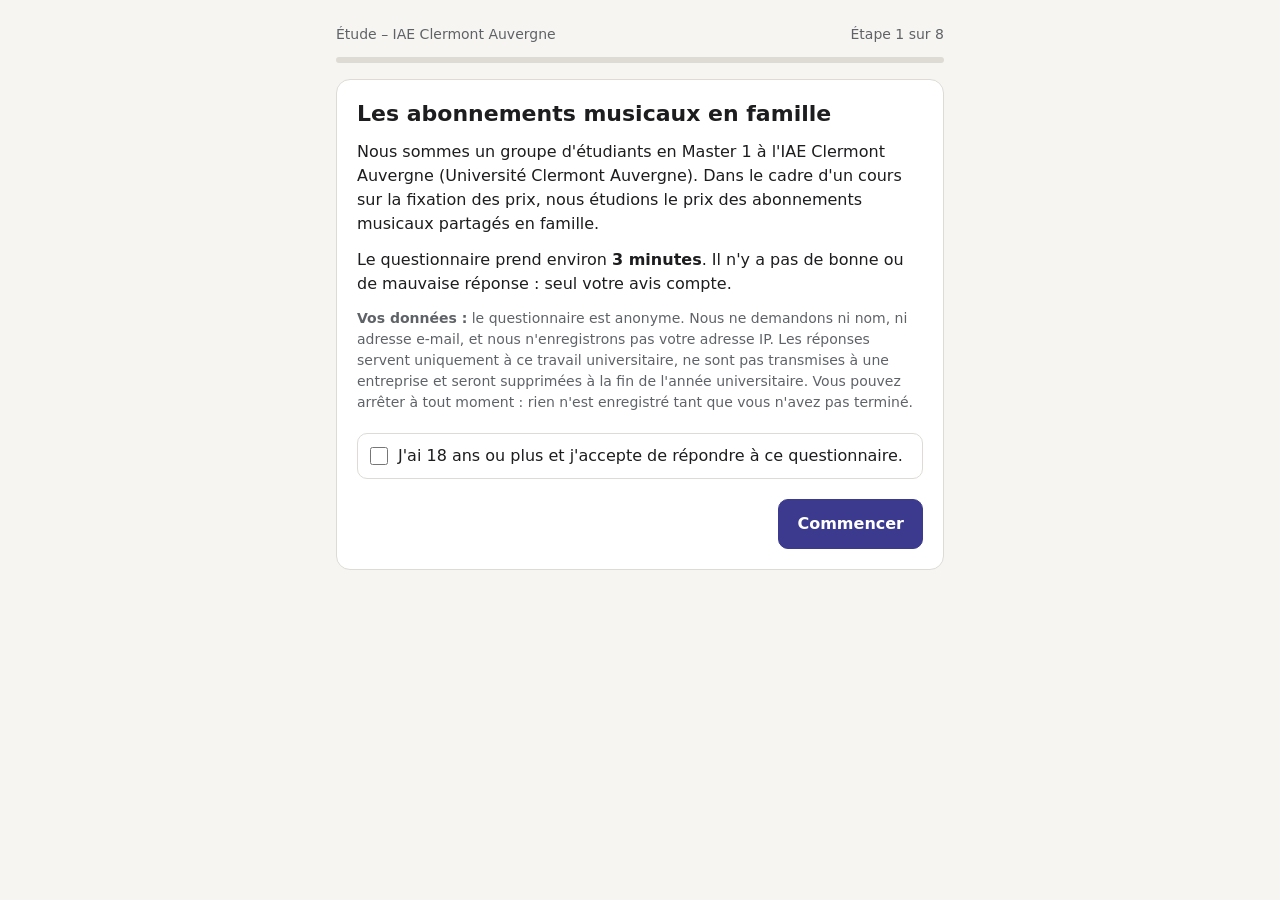
==== questionnaire/index.html @ 6bb510d1 "Questionnaire prix Deezer Famille (depuis alternances-iae)" ====
<!doctype html>
<html lang="fr">
<head>
<meta charset="utf-8">
<meta name="viewport" content="width=device-width, initial-scale=1">
<meta name="robots" content="noindex">
<title>Étude – abonnements musicaux familiaux</title>
<style>
  :root{
    --bg:#f6f5f2; --card:#ffffff; --ink:#1d1d1f; --muted:#5f6368; --line:#dedbd4;
    --accent:#3b3a8f; --accent-ink:#ffffff; --soft:#eeedf7; --warn:#8a4b00; --warn-bg:#fff4e0;
  }
  @media (prefers-color-scheme: dark){
    :root{ --bg:#141416; --card:#1f1f23; --ink:#ececf0; --muted:#a3a3ad; --line:#34343b;
      --accent:#9d9cf0; --accent-ink:#141416; --soft:#2a2a40; --warn:#ffcf8a; --warn-bg:#3a2a12; }
  }
  *{box-sizing:border-box}
  body{margin:0;background:var(--bg);color:var(--ink);font:16px/1.5 system-ui,-apple-system,"Segoe UI",Roboto,sans-serif}
  main{max-width:640px;margin:0 auto;padding:16px 16px 48px}
  header{display:flex;justify-content:space-between;align-items:center;gap:12px;margin:8px 0 12px;color:var(--muted);font-size:14px}
  .bar{height:6px;background:var(--line);border-radius:3px;overflow:hidden;margin-bottom:16px}
  .bar>i{display:block;height:100%;width:0;background:var(--accent);transition:width .25s}
  .card{background:var(--card);border:1px solid var(--line);border-radius:14px;padding:20px}
  h1{font-size:22px;line-height:1.25;margin:0 0 12px}
  h2{font-size:18px;margin:0 0 8px}
  p{margin:0 0 12px}
  .muted{color:var(--muted);font-size:14px}
  .q{margin:20px 0 0;padding-top:16px;border-top:1px solid var(--line)}
  .q:first-of-type{border-top:0;padding-top:0}
  .q>.label{font-weight:600;display:block;margin-bottom:8px}
  .opts{display:grid;gap:8px}
  .opt{display:flex;align-items:center;gap:10px;padding:10px 12px;border:1px solid var(--line);border-radius:10px;cursor:pointer}
  .opt:has(input:checked){border-color:var(--accent);background:var(--soft)}
  .opt input{accent-color:var(--accent);width:18px;height:18px;margin:0}
  .money{display:flex;align-items:center;gap:8px}
  .money input{width:130px;font:inherit;padding:10px 12px;border:1px solid var(--line);border-radius:10px;background:var(--card);color:var(--ink)}
  .offer{border:2px solid var(--accent);border-radius:14px;padding:18px;margin:12px 0}
  .offer h2{font-size:20px}
  .offer ul{margin:8px 0 0;padding-left:20px}
  .offer li{margin:4px 0}
  .ref{margin-top:14px;padding:10px 12px;border-radius:10px;background:var(--soft);font-weight:600}
  table.gg{width:100%;border-collapse:collapse;margin-top:8px}
  table.gg th,table.gg td{padding:10px 6px;border-bottom:1px solid var(--line);text-align:center}
  table.gg th:first-child,table.gg td:first-child{text-align:left;font-weight:600}
  table.gg input{width:20px;height:20px;accent-color:var(--accent)}
  .likert{display:grid;grid-template-columns:repeat(5,1fr);gap:6px}
  .likert label{display:flex;flex-direction:column;align-items:center;gap:6px;text-align:center;font-size:12px;color:var(--muted);padding:8px 2px;border:1px solid var(--line);border-radius:10px;cursor:pointer}
  .likert label:has(input:checked){border-color:var(--accent);background:var(--soft);color:var(--ink)}
  .likert input{accent-color:var(--accent);width:18px;height:18px;margin:0}
  .nav{display:flex;justify-content:space-between;gap:12px;margin-top:20px}
  button{font:inherit;font-weight:600;border-radius:10px;padding:12px 18px;cursor:pointer;border:1px solid var(--line);background:var(--card);color:var(--ink)}
  button.primary{background:var(--accent);color:var(--accent-ink);border-color:var(--accent);margin-left:auto}
  button:disabled{opacity:.5;cursor:default}
  .err{display:none;margin-top:14px;padding:10px 12px;border-radius:10px;background:var(--warn-bg);color:var(--warn);font-size:14px}
  .err.on{display:block}
  .demo{margin-bottom:12px;padding:8px 12px;border-radius:10px;background:var(--warn-bg);color:var(--warn);font-size:13px}
  section[hidden]{display:none}
  @media (max-width:420px){ .likert label{font-size:11px} table.gg th,table.gg td{padding:8px 4px} }
</style>
</head>
<body>
<main>
  <div id="demo" class="demo" hidden></div>
  <header><span>Étude – IAE Clermont Auvergne</span><span id="stepLabel"></span></header>
  <div class="bar"><i id="progress"></i></div>

  <!-- 1. ACCUEIL ET CONSENTEMENT -->
  <section class="card" data-step="accueil">
    <h1>Les abonnements musicaux en famille</h1>
    <p>Nous sommes un groupe d'étudiants en Master 1 à l'IAE Clermont Auvergne (Université Clermont Auvergne). Dans le cadre d'un cours sur la fixation des prix, nous étudions le prix des abonnements musicaux partagés en famille.</p>
    <p>Le questionnaire prend environ <strong>3 minutes</strong>. Il n'y a pas de bonne ou de mauvaise réponse : seul votre avis compte.</p>
    <p class="muted"><strong>Vos données :</strong> le questionnaire est anonyme. Nous ne demandons ni nom, ni adresse e-mail, et nous n'enregistrons pas votre adresse IP. Les réponses servent uniquement à ce travail universitaire, ne sont pas transmises à une entreprise et seront supprimées à la fin de l'année universitaire. Vous pouvez arrêter à tout moment : rien n'est enregistré tant que vous n'avez pas terminé.</p>
    <div class="q">
      <label class="opt"><input type="checkbox" id="consent"> J'ai 18 ans ou plus et j'accepte de répondre à ce questionnaire.</label>
    </div>
    <div class="err" id="err-accueil">Merci de cocher la case pour commencer.</div>
    <div class="nav"><button class="primary" data-next>Commencer</button></div>
  </section>

  <!-- 2. FILTRE -->
  <section class="card" data-step="filtre" hidden>
    <h2>Pour commencer</h2>
    <div class="q">
      <span class="label">Écoutez-vous de la musique sur un service de streaming (Deezer, Spotify, Apple Music, YouTube Music, Amazon Music…), y compris en version gratuite ?</span>
      <div class="opts">
        <label class="opt"><input type="radio" name="f_streaming" value="oui"> Oui</label>
        <label class="opt"><input type="radio" name="f_streaming" value="non"> Non</label>
      </div>
    </div>
    <div class="q">
      <span class="label">Combien de personnes, vous compris, vivent dans votre foyer ?</span>
      <p class="muted">Votre foyer : les personnes avec qui vous partagez votre logement principal (conjoint, enfants, parents…).</p>
      <div class="opts">
        <label class="opt"><input type="radio" name="f_foyer" value="1"> 1 (je vis seul·e)</label>
        <label class="opt"><input type="radio" name="f_foyer" value="2"> 2</label>
        <label class="opt"><input type="radio" name="f_foyer" value="3_a_6"> 3 à 6</label>
        <label class="opt"><input type="radio" name="f_foyer" value="7_plus"> 7 ou plus</label>
      </div>
    </div>
    <div class="err" id="err-filtre">Merci de répondre aux deux questions.</div>
    <div class="nav"><button data-prev>Précédent</button><button class="primary" data-next>Suivant</button></div>
  </section>

  <!-- 3. L'OFFRE (VERSION A OU B) -->
  <section class="card" data-step="offre" hidden>
    <h2>L'offre étudiée</h2>
    <p>Lisez attentivement cette offre : les questions suivantes portent sur son <strong>prix par mois</strong>.</p>
    <div class="offer">
      <h2>Deezer Famille</h2>
      <ul>
        <li>Jusqu'à 6 comptes Premium séparés, pour les membres d'un même foyer</li>
        <li>Musique sans publicité, sur téléphone, ordinateur, TV et enceintes</li>
        <li>Téléchargement des titres pour écouter sans connexion</li>
        <li>Son haute fidélité</li>
        <li>Sans engagement : résiliable à tout moment</li>
      </ul>
      <!-- Seule différence entre A et B : ce paragraphe n'existe que dans la version B -->
      <p class="ref" id="refSpotify" hidden>À titre de comparaison : chez Spotify, l'offre Famille équivalente (jusqu'à 6 comptes) coûte 21,24 € par mois.</p>
    </div>
    <div class="nav"><button data-prev>Précédent</button><button class="primary" data-next>Suivant</button></div>
  </section>

  <!-- 4a. MESURE : VAN WESTENDORP (ordre fixe, réponse libre en euros) -->
  <section class="card" data-step="vw" hidden>
    <h2>Le prix de l'offre Deezer Famille</h2>
    <p class="muted">Indiquez à chaque fois un montant en euros, par mois, pour l'ensemble du foyer. Répondez spontanément.</p>
    <div class="q">
      <label class="label" for="vw_trop_bon_marche">À quel prix par mois trouveriez-vous cette offre si bon marché que vous douteriez de sa qualité ?</label>
      <div class="money"><input id="vw_trop_bon_marche" inputmode="decimal" autocomplete="off" placeholder="0,00"> € / mois</div>
    </div>
    <div class="q">
      <label class="label" for="vw_bon_marche">À quel prix par mois trouveriez-vous cette offre bon marché, c'est-à-dire une bonne affaire ?</label>
      <div class="money"><input id="vw_bon_marche" inputmode="decimal" autocomplete="off" placeholder="0,00"> € / mois</div>
    </div>
    <div class="q">
      <label class="label" for="vw_cher">À quel prix par mois trouveriez-vous cette offre chère, tout en l'envisageant quand même ?</label>
      <div class="money"><input id="vw_cher" inputmode="decimal" autocomplete="off" placeholder="0,00"> € / mois</div>
    </div>
    <div class="q">
      <label class="label" for="vw_trop_cher">À quel prix par mois trouveriez-vous cette offre trop chère pour l'envisager ?</label>
      <div class="money"><input id="vw_trop_cher" inputmode="decimal" autocomplete="off" placeholder="0,00"> € / mois</div>
    </div>
    <div class="err" id="err-vw">Merci d'indiquer un montant en euros pour chacune des quatre questions (exemple : 18,50).</div>
    <div class="nav"><button data-prev>Précédent</button><button class="primary" data-next>Suivant</button></div>
  </section>

  <!-- 4b. MESURE : GABOR-GRANGER (ordre croissant, identique pour tous) -->
  <section class="card" data-step="gg" hidden>
    <h2>Et à ces prix-là ?</h2>
    <p>Pour chacun des prix ci-dessous, prendriez-vous cette offre Deezer Famille pour votre foyer (ou la garderiez-vous si vous l'avez déjà) ?</p>
    <table class="gg">
      <thead><tr><th>Prix par mois</th><th>Oui</th><th>Non</th></tr></thead>
      <tbody id="ggBody"></tbody>
    </table>
    <div class="err" id="err-gg">Merci de répondre pour chaque prix.</div>
    <div class="nav"><button data-prev>Précédent</button><button class="primary" data-next>Suivant</button></div>
  </section>

  <!-- 5. CONTRÔLE -->
  <section class="card" data-step="controle" hidden>
    <h2>Une question sur la présentation</h2>
    <div class="q">
      <span class="label">Dans la présentation de l'offre Deezer Famille, le prix d'un service concurrent était-il indiqué ?</span>
      <div class="opts">
        <label class="opt"><input type="radio" name="controle" value="oui"> Oui</label>
        <label class="opt"><input type="radio" name="controle" value="non"> Non</label>
        <label class="opt"><input type="radio" name="controle" value="ne_sait_plus"> Je ne m'en souviens pas</label>
      </div>
    </div>
    <div class="err" id="err-controle">Merci de choisir une réponse.</div>
    <div class="nav"><button class="primary" data-next>Suivant</button></div>
  </section>

  <!-- 6. PERCEPTION (Likert, optionnel) -->
  <section class="card" data-step="perception" hidden>
    <h2>Votre avis</h2>
    <p class="muted">Facultatif : vous pouvez passer les phrases sur lesquelles vous n'avez pas d'avis.</p>
    <div id="likertBox"></div>
    <div class="nav"><button data-prev>Précédent</button><button class="primary" data-next>Suivant</button></div>
  </section>

  <!-- 7. PROFIL -->
  <section class="card" data-step="profil" hidden>
    <h2>Pour finir, quelques mots sur vous</h2>
    <div class="q">
      <span class="label">Votre âge</span>
      <div class="opts">
        <label class="opt"><input type="radio" name="age" value="18_24"> 18 à 24 ans</label>
        <label class="opt"><input type="radio" name="age" value="25_34"> 25 à 34 ans</label>
        <label class="opt"><input type="radio" name="age" value="35_49"> 35 à 49 ans</label>
        <label class="opt"><input type="radio" name="age" value="50_64"> 50 à 64 ans</label>
        <label class="opt"><input type="radio" name="age" value="65_plus"> 65 ans ou plus</label>
      </div>
    </div>
    <div class="q">
      <span class="label">Quel service de musique utilisez-vous le plus ?</span>
      <div class="opts">
        <label class="opt"><input type="radio" name="service" value="deezer"> Deezer</label>
        <label class="opt"><input type="radio" name="service" value="spotify"> Spotify</label>
        <label class="opt"><input type="radio" name="service" value="apple_music"> Apple Music</label>
        <label class="opt"><input type="radio" name="service" value="youtube_music"> YouTube / YouTube Music</label>
        <label class="opt"><input type="radio" name="service" value="amazon_music"> Amazon Music</label>
        <label class="opt"><input type="radio" name="service" value="autre"> Un autre service</label>
      </div>
    </div>
    <div class="q">
      <span class="label">Avec quelle formule ?</span>
      <div class="opts">
        <label class="opt"><input type="radio" name="formule" value="gratuite"> Gratuite (avec publicité)</label>
        <label class="opt"><input type="radio" name="formule" value="individuelle"> Payante individuelle</label>
        <label class="opt"><input type="radio" name="formule" value="etudiante"> Payante étudiante</label>
        <label class="opt"><input type="radio" name="formule" value="duo"> Payante Duo (2 personnes)</label>
        <label class="opt"><input type="radio" name="formule" value="famille"> Payante Famille</label>
        <label class="opt"><input type="radio" name="formule" value="ne_sait_pas"> Je ne sais pas</label>
      </div>
    </div>
    <div class="q">
      <span class="label">Qui paie cet abonnement ?</span>
      <div class="opts">
        <label class="opt"><input type="radio" name="payeur" value="moi"> Moi</label>
        <label class="opt"><input type="radio" name="payeur" value="autre_personne"> Une autre personne du foyer</label>
        <label class="opt"><input type="radio" name="payeur" value="partage"> Nous partageons le coût</label>
        <label class="opt"><input type="radio" name="payeur" value="sans_objet"> Personne (formule gratuite)</label>
      </div>
    </div>
    <div class="err" id="err-profil">Merci de répondre aux quatre questions.</div>
    <div class="nav"><button data-prev>Précédent</button><button class="primary" data-next id="btnSend">Envoyer mes réponses</button></div>
  </section>

  <!-- FIN -->
  <section class="card" data-step="merci" hidden>
    <h1>Merci !</h1>
    <p id="merciMsg">Vos réponses ont bien été enregistrées. Merci pour votre aide.</p>
    <p class="muted">Vous pouvez fermer cette page. Si vous connaissez d'autres personnes vivant dans un foyer de 3 personnes ou plus, n'hésitez pas à leur transmettre le lien.</p>
  </section>

  <section class="card" data-step="hors_cible" hidden>
    <h1>Merci pour votre réponse</h1>
    <p>Cette étude s'adresse aux personnes qui écoutent de la musique en streaming et vivent dans un foyer d'au moins 3 personnes. Vous n'êtes donc pas concerné·e par la suite du questionnaire.</p>
    <p class="muted">Vous pouvez fermer cette page.</p>
  </section>
</main>

<script>
/* =====================  CONFIGURATION  ===================== */
const CONFIG = {
  // URL de l'application web Google Apps Script (voir apps-script.gs). Vide = mode démo, rien n'est envoyé.
  ENDPOINT: "https://script.google.com/macros/s/AKfycbwDsWpqnHyb9Y0uERW2C3zXWXd18d4oB7beMNe8ev0PF75aKWWG5VUqkWsDtEAU02vQ/exec",
  // Gabor-Granger : prix soumis, du plancher provisoire au plafond concurrentiel (Spotify Famille 21,24 €)
  GG_PRICES: [15.99, 17.49, 18.99, 19.99, 20.49, 20.99, 21.24],
  GG_ORDER: "croissant",   // ordre fixe, identique pour tous les répondants
  QUESTIONNAIRE_VERSION: "v1.1-2026-10-12"
};
/* ========================================================== */

const params = new URLSearchParams(location.search);
const TEST = params.get("test") === "1";
const store = {
  get(k){ try { return sessionStorage.getItem(k); } catch(e){ return null; } },
  set(k,v){ try { sessionStorage.setItem(k,v); } catch(e){} }
};

// Tirage au sort à l'ouverture du questionnaire (conservé si la page est rechargée)
let version = store.get("dz_version");
if (TEST && /^[AB]$/.test(params.get("v") || "")) version = params.get("v");
if (!version) { version = Math.random() < 0.5 ? "A" : "B"; }
store.set("dz_version", version);
document.getElementById("refSpotify").hidden = (version !== "B");

const rid = store.get("dz_id") || ((crypto.randomUUID && crypto.randomUUID()) || (Date.now().toString(36) + Math.random().toString(36).slice(2)));
store.set("dz_id", rid);
const t0 = Date.now();
let tOffer = null;

if (!CONFIG.ENDPOINT || TEST) {
  const d = document.getElementById("demo");
  d.hidden = false;
  d.textContent = (TEST ? "Mode test" : "Mode démo (aucune adresse d'enregistrement configurée)") + " – version affichée : " + version + ".";
}

// Grille Gabor-Granger
const fmt = p => p.toFixed(2).replace(".", ",") + " €";
const ggKey = p => "gg_" + p.toFixed(2).replace(".", "_");
const prices = CONFIG.GG_ORDER === "croissant" ? [...CONFIG.GG_PRICES].sort((a,b)=>a-b) : [...CONFIG.GG_PRICES].sort((a,b)=>b-a);
document.getElementById("ggBody").innerHTML = prices.map(p =>
  `<tr><td>${fmt(p)}</td>
   <td><input type="radio" name="${ggKey(p)}" value="1" aria-label="Oui à ${fmt(p)}"></td>
   <td><input type="radio" name="${ggKey(p)}" value="0" aria-label="Non à ${fmt(p)}"></td></tr>`).join("");

// Échelles de Likert (5 points, équilibrées)
const LIKERT_ITEMS = [
  ["lk_valeur", "L'offre Deezer Famille apporterait beaucoup à mon foyer."],
  ["lk_qualite", "Deezer est un service de musique de qualité."],
  ["lk_confiance", "Je ferais confiance à Deezer pour un abonnement familial sur la durée."]
];
const LIKERT_LABELS = ["Pas du tout d'accord","Plutôt pas d'accord","Ni d'accord ni pas d'accord","Plutôt d'accord","Tout à fait d'accord"];
document.getElementById("likertBox").innerHTML = LIKERT_ITEMS.map(([k,txt]) =>
  `<div class="q"><span class="label">${txt}</span><div class="likert">` +
  LIKERT_LABELS.map((l,i)=>`<label><input type="radio" name="${k}" value="${i+1}">${l}</label>`).join("") +
  `</div></div>`).join("");

// Navigation
const steps = [...document.querySelectorAll("section[data-step]")];
const flow = ["accueil","filtre","offre","vw","gg","controle","perception","profil"];
let cur = "accueil";
const radio = n => { const el = document.querySelector(`input[name="${n}"]:checked`); return el ? el.value : ""; };
const money = id => {
  const raw = document.getElementById(id).value.trim().replace(/€/g,"").replace(/\s/g,"").replace(",", ".");
  if (raw === "" || !/^\d+(\.\d+)?$/.test(raw)) return null;
  return Math.round(parseFloat(raw) * 100) / 100;
};
function show(name){
  steps.forEach(s => s.hidden = (s.dataset.step !== name));
  cur = name;
  const i = flow.indexOf(name);
  document.getElementById("progress").style.width = (i < 0 ? 100 : Math.round(i / flow.length * 100)) + "%";
  document.getElementById("stepLabel").textContent = i >= 0 ? `Étape ${i+1} sur ${flow.length}` : "";
  if (name === "offre" && !tOffer) tOffer = Date.now();
  window.scrollTo(0,0);
}
function err(name, on){ const e = document.getElementById("err-" + name); if (e) e.classList.toggle("on", on); return !on; }

const validate = {
  accueil: () => err("accueil", !document.getElementById("consent").checked),
  filtre:  () => err("filtre", !radio("f_streaming") || !radio("f_foyer")),
  offre:   () => true,
  vw:      () => err("vw", ["vw_trop_bon_marche","vw_bon_marche","vw_cher","vw_trop_cher"].some(id => money(id) === null)),
  gg:      () => err("gg", prices.some(p => !radio(ggKey(p)))),
  controle:() => err("controle", !radio("controle")),
  perception: () => true,
  profil:  () => err("profil", ["age","service","formule","payeur"].some(n => !radio(n)))
};

document.addEventListener("click", e => {
  const b = e.target.closest("button");
  if (!b) return;
  const i = flow.indexOf(cur);
  if (b.hasAttribute("data-prev") && i > 0) { show(flow[i-1]); return; }
  if (!b.hasAttribute("data-next")) return;
  if (!validate[cur]()) return;
  if (cur === "filtre") {
    const cible = radio("f_streaming") === "oui" && (radio("f_foyer") === "3_a_6" || radio("f_foyer") === "7_plus");
    if (!cible) { send("hors_cible"); show("hors_cible"); return; }
  }
  if (cur === "profil") { b.disabled = true; send("complet").then(() => show("merci")); return; }
  show(flow[i+1]);
});

function collect(statut){
  const d = {
    id_repondant: rid,
    version: version,
    statut: statut,
    test: TEST ? 1 : 0,
    questionnaire: CONFIG.QUESTIONNAIRE_VERSION,
    ordre_gg: CONFIG.GG_ORDER,
    f_streaming: radio("f_streaming"),
    f_foyer: radio("f_foyer"),
    duree_totale_sec: Math.round((Date.now() - t0) / 1000),
    duree_depuis_offre_sec: tOffer ? Math.round((Date.now() - tOffer) / 1000) : ""
  };
  if (statut !== "complet") return d;
  const vw = ["vw_trop_bon_marche","vw_bon_marche","vw_cher","vw_trop_cher"];
  vw.forEach(id => d[id] = money(id));
  // Indicateurs de cohérence (calculés, les réponses brutes restent dans le fichier)
  d.vw_coherent = (d.vw_trop_bon_marche < d.vw_bon_marche && d.vw_bon_marche < d.vw_cher && d.vw_cher < d.vw_trop_cher) ? 1 : 0;
  const asc = [...CONFIG.GG_PRICES].sort((a,b)=>a-b);
  asc.forEach(p => d[ggKey(p)] = parseInt(radio(ggKey(p)), 10));
  let ok = 1;
  for (let k = 1; k < asc.length; k++) if (d[ggKey(asc[k])] === 1 && d[ggKey(asc[k-1])] === 0) ok = 0;
  d.gg_coherent = ok;
  d.controle = radio("controle");
  d.controle_correct = ((version === "B" && d.controle === "oui") || (version === "A" && d.controle === "non")) ? 1 : 0;
  LIKERT_ITEMS.forEach(([k]) => d[k] = radio(k) ? parseInt(radio(k), 10) : "");
  ["age","service","formule","payeur"].forEach(n => d[n] = radio(n));
  return d;
}

async function send(statut){
  const data = collect(statut);
  if (store.get("dz_sent_" + statut)) return;          // évite les doublons en cas de double clic
  if (!CONFIG.ENDPOINT) { console.log("Réponse (mode démo, non envoyée) :", data); window.__lastPayload = data; return; }
  try {
    await fetch(CONFIG.ENDPOINT, { method: "POST", mode: "no-cors",
      headers: { "Content-Type": "text/plain;charset=utf-8" }, body: JSON.stringify(data) });
    store.set("dz_sent_" + statut, "1");
  } catch (e) {
    document.getElementById("merciMsg").textContent = "Un problème de connexion a empêché l'envoi. Vérifiez votre connexion puis rechargez la page : désolé pour la gêne.";
  }
}

show("accueil");
</script>
</body>
</html>
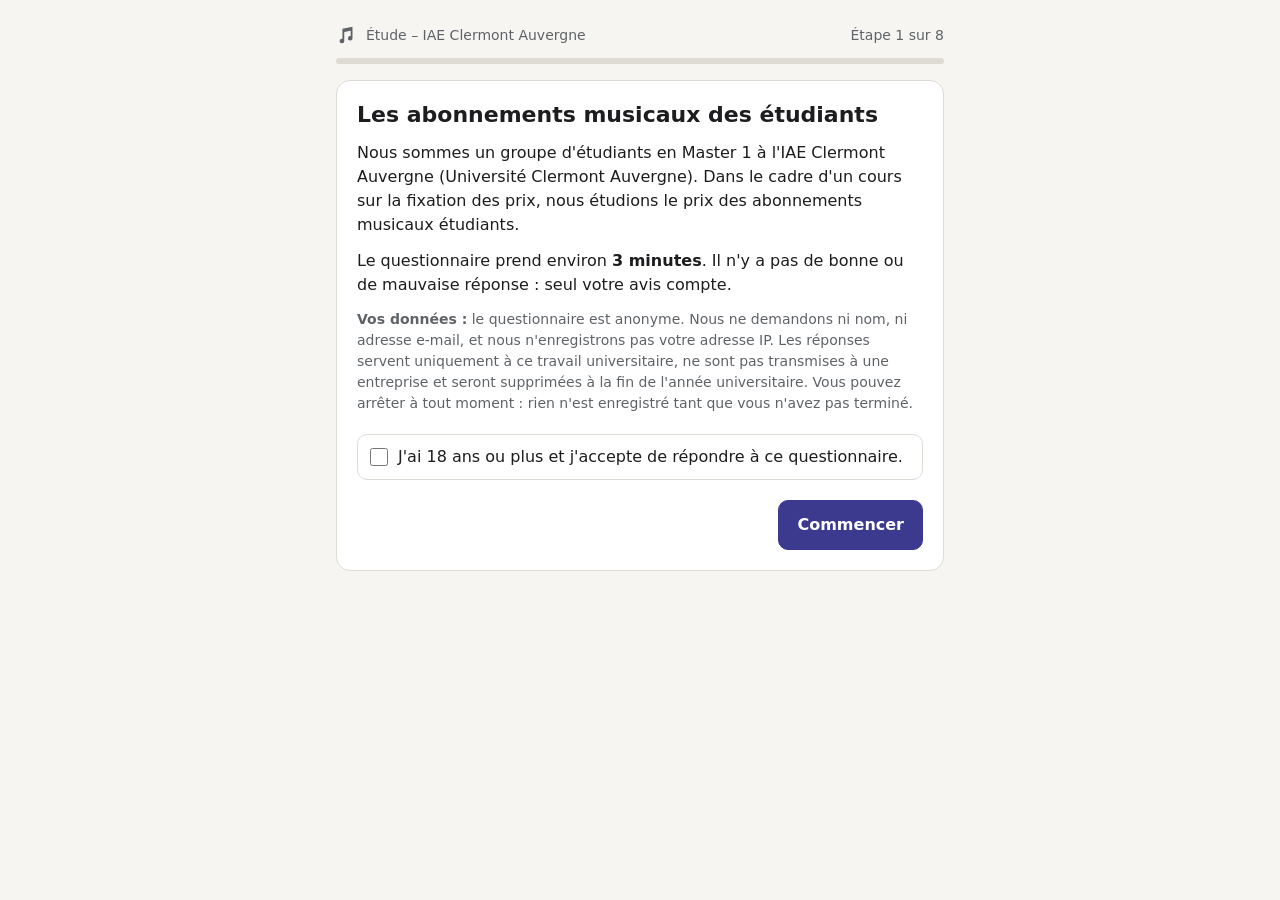
==== commit e2c9edcd: "Questionnaire v2 : offre Etudiant, prix un par un, retours du prof" ====
--- a/questionnaire/index.html
+++ b/questionnaire/index.html
@@ -4,7 +4,7 @@
 <meta charset="utf-8">
 <meta name="viewport" content="width=device-width, initial-scale=1">
 <meta name="robots" content="noindex">
-<title>Étude – abonnements musicaux familiaux</title>
+<title>Étude – abonnements musicaux étudiants</title>
 <style>
   :root{
     --bg:#f6f5f2; --card:#ffffff; --ink:#1d1d1f; --muted:#5f6368; --line:#dedbd4;
@@ -18,6 +18,8 @@
   body{margin:0;background:var(--bg);color:var(--ink);font:16px/1.5 system-ui,-apple-system,"Segoe UI",Roboto,sans-serif}
   main{max-width:640px;margin:0 auto;padding:16px 16px 48px}
   header{display:flex;justify-content:space-between;align-items:center;gap:12px;margin:8px 0 12px;color:var(--muted);font-size:14px}
+  .brand{display:flex;align-items:center;gap:8px}
+  .brand svg{width:22px;height:22px;flex:none}
   .bar{height:6px;background:var(--line);border-radius:3px;overflow:hidden;margin-bottom:16px}
   .bar>i{display:block;height:100%;width:0;background:var(--accent);transition:width .25s}
   .card{background:var(--card);border:1px solid var(--line);border-radius:14px;padding:20px}
@@ -27,11 +29,12 @@
   .muted{color:var(--muted);font-size:14px}
   .q{margin:20px 0 0;padding-top:16px;border-top:1px solid var(--line)}
   .q:first-of-type{border-top:0;padding-top:0}
+  .q[hidden]{display:none}
   .q>.label{font-weight:600;display:block;margin-bottom:8px}
   .opts{display:grid;gap:8px}
   .opt{display:flex;align-items:center;gap:10px;padding:10px 12px;border:1px solid var(--line);border-radius:10px;cursor:pointer}
   .opt:has(input:checked){border-color:var(--accent);background:var(--soft)}
-  .opt input{accent-color:var(--accent);width:18px;height:18px;margin:0}
+  .opt input{accent-color:var(--accent);width:18px;height:18px;margin:0;flex:none}
   .money{display:flex;align-items:center;gap:8px}
   .money input{width:130px;font:inherit;padding:10px 12px;border:1px solid var(--line);border-radius:10px;background:var(--card);color:var(--ink)}
   .offer{border:2px solid var(--accent);border-radius:14px;padding:18px;margin:12px 0}
@@ -39,35 +42,44 @@
   .offer ul{margin:8px 0 0;padding-left:20px}
   .offer li{margin:4px 0}
   .ref{margin-top:14px;padding:10px 12px;border-radius:10px;background:var(--soft);font-weight:600}
-  table.gg{width:100%;border-collapse:collapse;margin-top:8px}
-  table.gg th,table.gg td{padding:10px 6px;border-bottom:1px solid var(--line);text-align:center}
-  table.gg th:first-child,table.gg td:first-child{text-align:left;font-weight:600}
-  table.gg input{width:20px;height:20px;accent-color:var(--accent)}
+  .gg-box{margin:16px 0 4px;padding:22px 16px;border:1px solid var(--line);border-radius:14px;text-align:center}
+  .gg-price{font-size:34px;font-weight:700;line-height:1.1;margin:4px 0 2px}
+  .gg-q{margin:0 0 16px}
+  .gg-btns{display:flex;justify-content:center;gap:12px}
+  .gg-btns button{min-width:120px}
+  .gg-count{margin-top:12px}
   .likert{display:grid;grid-template-columns:repeat(5,1fr);gap:6px}
   .likert label{display:flex;flex-direction:column;align-items:center;gap:6px;text-align:center;font-size:12px;color:var(--muted);padding:8px 2px;border:1px solid var(--line);border-radius:10px;cursor:pointer}
   .likert label:has(input:checked){border-color:var(--accent);background:var(--soft);color:var(--ink)}
   .likert input{accent-color:var(--accent);width:18px;height:18px;margin:0}
   .nav{display:flex;justify-content:space-between;gap:12px;margin-top:20px}
   button{font:inherit;font-weight:600;border-radius:10px;padding:12px 18px;cursor:pointer;border:1px solid var(--line);background:var(--card);color:var(--ink)}
-  button.primary{background:var(--accent);color:var(--accent-ink);border-color:var(--accent);margin-left:auto}
+  button.primary{background:var(--accent);color:var(--accent-ink);border-color:var(--accent)}
+  .nav button.primary{margin-left:auto}
   button:disabled{opacity:.5;cursor:default}
   .err{display:none;margin-top:14px;padding:10px 12px;border-radius:10px;background:var(--warn-bg);color:var(--warn);font-size:14px}
   .err.on{display:block}
   .demo{margin-bottom:12px;padding:8px 12px;border-radius:10px;background:var(--warn-bg);color:var(--warn);font-size:13px}
   section[hidden]{display:none}
-  @media (max-width:420px){ .likert label{font-size:11px} table.gg th,table.gg td{padding:8px 4px} }
+  @media (max-width:420px){ .likert label{font-size:11px} }
 </style>
 </head>
 <body>
 <main>
   <div id="demo" class="demo" hidden></div>
-  <header><span>Étude – IAE Clermont Auvergne</span><span id="stepLabel"></span></header>
+  <header>
+    <span class="brand">
+      <svg viewBox="0 0 24 24" aria-hidden="true"><path fill="currentColor" d="M9 18.5a2.5 2.5 0 1 1-2-2.45V5.2l11-2.2v12.5a2.5 2.5 0 1 1-2-2.45V7.3l-7 1.4z"/></svg>
+      Étude – IAE Clermont Auvergne
+    </span>
+    <span id="stepLabel"></span>
+  </header>
   <div class="bar"><i id="progress"></i></div>
 
   <!-- 1. ACCUEIL ET CONSENTEMENT -->
   <section class="card" data-step="accueil">
-    <h1>Les abonnements musicaux en famille</h1>
-    <p>Nous sommes un groupe d'étudiants en Master 1 à l'IAE Clermont Auvergne (Université Clermont Auvergne). Dans le cadre d'un cours sur la fixation des prix, nous étudions le prix des abonnements musicaux partagés en famille.</p>
+    <h1>Les abonnements musicaux des étudiants</h1>
+    <p>Nous sommes un groupe d'étudiants en Master 1 à l'IAE Clermont Auvergne (Université Clermont Auvergne). Dans le cadre d'un cours sur la fixation des prix, nous étudions le prix des abonnements musicaux étudiants.</p>
     <p>Le questionnaire prend environ <strong>3 minutes</strong>. Il n'y a pas de bonne ou de mauvaise réponse : seul votre avis compte.</p>
     <p class="muted"><strong>Vos données :</strong> le questionnaire est anonyme. Nous ne demandons ni nom, ni adresse e-mail, et nous n'enregistrons pas votre adresse IP. Les réponses servent uniquement à ce travail universitaire, ne sont pas transmises à une entreprise et seront supprimées à la fin de l'année universitaire. Vous pouvez arrêter à tout moment : rien n'est enregistré tant que vous n'avez pas terminé.</p>
     <div class="q">
@@ -81,20 +93,17 @@
   <section class="card" data-step="filtre" hidden>
     <h2>Pour commencer</h2>
     <div class="q">
+      <span class="label">Êtes-vous actuellement étudiant·e (université, école, BTS, BUT…) ?</span>
+      <div class="opts">
+        <label class="opt"><input type="radio" name="f_etudiant" value="oui"> Oui</label>
+        <label class="opt"><input type="radio" name="f_etudiant" value="non"> Non</label>
+      </div>
+    </div>
+    <div class="q">
       <span class="label">Écoutez-vous de la musique sur un service de streaming (Deezer, Spotify, Apple Music, YouTube Music, Amazon Music…), y compris en version gratuite ?</span>
       <div class="opts">
         <label class="opt"><input type="radio" name="f_streaming" value="oui"> Oui</label>
         <label class="opt"><input type="radio" name="f_streaming" value="non"> Non</label>
-      </div>
-    </div>
-    <div class="q">
-      <span class="label">Combien de personnes, vous compris, vivent dans votre foyer ?</span>
-      <p class="muted">Votre foyer : les personnes avec qui vous partagez votre logement principal (conjoint, enfants, parents…).</p>
-      <div class="opts">
-        <label class="opt"><input type="radio" name="f_foyer" value="1"> 1 (je vis seul·e)</label>
-        <label class="opt"><input type="radio" name="f_foyer" value="2"> 2</label>
-        <label class="opt"><input type="radio" name="f_foyer" value="3_a_6"> 3 à 6</label>
-        <label class="opt"><input type="radio" name="f_foyer" value="7_plus"> 7 ou plus</label>
       </div>
     </div>
     <div class="err" id="err-filtre">Merci de répondre aux deux questions.</div>
@@ -106,24 +115,24 @@
     <h2>L'offre étudiée</h2>
     <p>Lisez attentivement cette offre : les questions suivantes portent sur son <strong>prix par mois</strong>.</p>
     <div class="offer">
-      <h2>Deezer Famille</h2>
+      <h2>Deezer Étudiant</h2>
       <ul>
-        <li>Jusqu'à 6 comptes Premium séparés, pour les membres d'un même foyer</li>
-        <li>Musique sans publicité, sur téléphone, ordinateur, TV et enceintes</li>
+        <li>1 compte Premium, réservé aux étudiant·e·s de 18 à 25 ans</li>
+        <li>Musique sans publicité, tous les titres au choix</li>
         <li>Téléchargement des titres pour écouter sans connexion</li>
         <li>Son haute fidélité</li>
         <li>Sans engagement : résiliable à tout moment</li>
       </ul>
       <!-- Seule différence entre A et B : ce paragraphe n'existe que dans la version B -->
-      <p class="ref" id="refSpotify" hidden>À titre de comparaison : chez Spotify, l'offre Famille équivalente (jusqu'à 6 comptes) coûte 21,24 € par mois.</p>
+      <p class="ref" id="refSpotify" hidden>À titre de comparaison : chez Spotify, l'offre Étudiants équivalente coûte 7,07 € par mois.</p>
     </div>
     <div class="nav"><button data-prev>Précédent</button><button class="primary" data-next>Suivant</button></div>
   </section>
 
-  <!-- 4a. MESURE : VAN WESTENDORP (ordre fixe, réponse libre en euros) -->
+  <!-- 4. MESURE : VAN WESTENDORP (ordre fixe, réponse libre en euros) -->
   <section class="card" data-step="vw" hidden>
-    <h2>Le prix de l'offre Deezer Famille</h2>
-    <p class="muted">Indiquez à chaque fois un montant en euros, par mois, pour l'ensemble du foyer. Répondez spontanément.</p>
+    <h2>Le prix de l'offre Deezer Étudiant</h2>
+    <p class="muted">Indiquez à chaque fois un montant en euros, par mois. Répondez spontanément.</p>
     <div class="q">
       <label class="label" for="vw_trop_bon_marche">À quel prix par mois trouveriez-vous cette offre si bon marché que vous douteriez de sa qualité ?</label>
       <div class="money"><input id="vw_trop_bon_marche" inputmode="decimal" autocomplete="off" placeholder="0,00"> € / mois</div>
@@ -140,38 +149,43 @@
       <label class="label" for="vw_trop_cher">À quel prix par mois trouveriez-vous cette offre trop chère pour l'envisager ?</label>
       <div class="money"><input id="vw_trop_cher" inputmode="decimal" autocomplete="off" placeholder="0,00"> € / mois</div>
     </div>
-    <div class="err" id="err-vw">Merci d'indiquer un montant en euros pour chacune des quatre questions (exemple : 18,50).</div>
+    <div class="err" id="err-vw">Merci d'indiquer un montant en euros pour chacune des quatre questions (exemple : 6,50).</div>
     <div class="nav"><button data-prev>Précédent</button><button class="primary" data-next>Suivant</button></div>
   </section>
 
-  <!-- 4b. MESURE : GABOR-GRANGER (ordre croissant, identique pour tous) -->
+  <!-- 5. MESURE : GABOR-GRANGER SÉQUENTIEL (un prix à la fois, ordre croissant, arrêt au premier « Non ») -->
   <section class="card" data-step="gg" hidden>
-    <h2>Et à ces prix-là ?</h2>
-    <p>Pour chacun des prix ci-dessous, prendriez-vous cette offre Deezer Famille pour votre foyer (ou la garderiez-vous si vous l'avez déjà) ?</p>
-    <table class="gg">
-      <thead><tr><th>Prix par mois</th><th>Oui</th><th>Non</th></tr></thead>
-      <tbody id="ggBody"></tbody>
-    </table>
-    <div class="err" id="err-gg">Merci de répondre pour chaque prix.</div>
-    <div class="nav"><button data-prev>Précédent</button><button class="primary" data-next>Suivant</button></div>
-  </section>
-
-  <!-- 5. CONTRÔLE -->
-  <section class="card" data-step="controle" hidden>
+    <h2>Et à ce prix-là ?</h2>
+    <p>Nous allons vous proposer des prix, un par un.</p>
+    <div class="gg-box">
+      <p class="gg-q">Prendriez-vous l'offre Deezer Étudiant (ou la garderiez-vous si vous l'avez déjà) à</p>
+      <div class="gg-price" id="ggPrice"></div>
+      <p class="muted">par mois ?</p>
+      <div class="gg-btns">
+        <button type="button" id="ggNon">Non</button>
+        <button type="button" class="primary" id="ggOui">Oui</button>
+      </div>
+      <p class="muted gg-count" id="ggCount"></p>
+    </div>
+    <div class="nav"><button data-prev>Précédent</button></div>
+  </section>
+
+  <!-- 6. MANIPULATION CHECK (vérifie que la variable manipulée – la référence Spotify – a bien été perçue) -->
+  <section class="card" data-step="manip" hidden>
     <h2>Une question sur la présentation</h2>
     <div class="q">
-      <span class="label">Dans la présentation de l'offre Deezer Famille, le prix d'un service concurrent était-il indiqué ?</span>
-      <div class="opts">
-        <label class="opt"><input type="radio" name="controle" value="oui"> Oui</label>
-        <label class="opt"><input type="radio" name="controle" value="non"> Non</label>
-        <label class="opt"><input type="radio" name="controle" value="ne_sait_plus"> Je ne m'en souviens pas</label>
-      </div>
-    </div>
-    <div class="err" id="err-controle">Merci de choisir une réponse.</div>
+      <span class="label">Dans la présentation de l'offre Deezer Étudiant, le prix d'un service concurrent était-il indiqué ?</span>
+      <div class="opts">
+        <label class="opt"><input type="radio" name="manip_check" value="oui"> Oui</label>
+        <label class="opt"><input type="radio" name="manip_check" value="non"> Non</label>
+        <label class="opt"><input type="radio" name="manip_check" value="ne_sait_plus"> Je ne m'en souviens pas</label>
+      </div>
+    </div>
+    <div class="err" id="err-manip">Merci de choisir une réponse.</div>
     <div class="nav"><button class="primary" data-next>Suivant</button></div>
   </section>
 
-  <!-- 6. PERCEPTION (Likert, optionnel) -->
+  <!-- 7. PERCEPTION (Likert, optionnel) -->
   <section class="card" data-step="perception" hidden>
     <h2>Votre avis</h2>
     <p class="muted">Facultatif : vous pouvez passer les phrases sur lesquelles vous n'avez pas d'avis.</p>
@@ -179,18 +193,12 @@
     <div class="nav"><button data-prev>Précédent</button><button class="primary" data-next>Suivant</button></div>
   </section>
 
-  <!-- 7. PROFIL -->
+  <!-- 8. PROFIL -->
   <section class="card" data-step="profil" hidden>
     <h2>Pour finir, quelques mots sur vous</h2>
     <div class="q">
-      <span class="label">Votre âge</span>
-      <div class="opts">
-        <label class="opt"><input type="radio" name="age" value="18_24"> 18 à 24 ans</label>
-        <label class="opt"><input type="radio" name="age" value="25_34"> 25 à 34 ans</label>
-        <label class="opt"><input type="radio" name="age" value="35_49"> 35 à 49 ans</label>
-        <label class="opt"><input type="radio" name="age" value="50_64"> 50 à 64 ans</label>
-        <label class="opt"><input type="radio" name="age" value="65_plus"> 65 ans ou plus</label>
-      </div>
+      <label class="label" for="age">Quel âge avez-vous ?</label>
+      <div class="money"><input id="age" inputmode="numeric" autocomplete="off" maxlength="3" placeholder="ex. 21"> ans</div>
     </div>
     <div class="q">
       <span class="label">Quel service de musique utilisez-vous le plus ?</span>
@@ -207,23 +215,23 @@
       <span class="label">Avec quelle formule ?</span>
       <div class="opts">
         <label class="opt"><input type="radio" name="formule" value="gratuite"> Gratuite (avec publicité)</label>
+        <label class="opt"><input type="radio" name="formule" value="etudiante"> Payante étudiante</label>
         <label class="opt"><input type="radio" name="formule" value="individuelle"> Payante individuelle</label>
-        <label class="opt"><input type="radio" name="formule" value="etudiante"> Payante étudiante</label>
         <label class="opt"><input type="radio" name="formule" value="duo"> Payante Duo (2 personnes)</label>
-        <label class="opt"><input type="radio" name="formule" value="famille"> Payante Famille</label>
+        <label class="opt"><input type="radio" name="formule" value="famille"> Payante Famille (je suis sur le compte d'un proche ou je le partage)</label>
         <label class="opt"><input type="radio" name="formule" value="ne_sait_pas"> Je ne sais pas</label>
       </div>
     </div>
-    <div class="q">
+    <div class="q" id="qPayeur" hidden>
       <span class="label">Qui paie cet abonnement ?</span>
       <div class="opts">
         <label class="opt"><input type="radio" name="payeur" value="moi"> Moi</label>
-        <label class="opt"><input type="radio" name="payeur" value="autre_personne"> Une autre personne du foyer</label>
+        <label class="opt"><input type="radio" name="payeur" value="parents_proche"> Mes parents ou un proche</label>
         <label class="opt"><input type="radio" name="payeur" value="partage"> Nous partageons le coût</label>
-        <label class="opt"><input type="radio" name="payeur" value="sans_objet"> Personne (formule gratuite)</label>
-      </div>
-    </div>
-    <div class="err" id="err-profil">Merci de répondre aux quatre questions.</div>
+        <label class="opt"><input type="radio" name="payeur" value="inclus"> Il est inclus dans un autre abonnement (box, forfait mobile…)</label>
+      </div>
+    </div>
+    <div class="err" id="err-profil">Merci de répondre à toutes les questions (âge en chiffres, entre 18 et 99 ans).</div>
     <div class="nav"><button data-prev>Précédent</button><button class="primary" data-next id="btnSend">Envoyer mes réponses</button></div>
   </section>
 
@@ -231,12 +239,12 @@
   <section class="card" data-step="merci" hidden>
     <h1>Merci !</h1>
     <p id="merciMsg">Vos réponses ont bien été enregistrées. Merci pour votre aide.</p>
-    <p class="muted">Vous pouvez fermer cette page. Si vous connaissez d'autres personnes vivant dans un foyer de 3 personnes ou plus, n'hésitez pas à leur transmettre le lien.</p>
+    <p class="muted">Vous pouvez fermer cette page. Si vous connaissez d'autres étudiant·e·s, n'hésitez pas à leur transmettre le lien.</p>
   </section>
 
   <section class="card" data-step="hors_cible" hidden>
     <h1>Merci pour votre réponse</h1>
-    <p>Cette étude s'adresse aux personnes qui écoutent de la musique en streaming et vivent dans un foyer d'au moins 3 personnes. Vous n'êtes donc pas concerné·e par la suite du questionnaire.</p>
+    <p>Cette étude s'adresse aux étudiant·e·s qui écoutent de la musique en streaming. Vous n'êtes donc pas concerné·e par la suite du questionnaire.</p>
     <p class="muted">Vous pouvez fermer cette page.</p>
   </section>
 </main>
@@ -246,10 +254,10 @@
 const CONFIG = {
   // URL de l'application web Google Apps Script (voir apps-script.gs). Vide = mode démo, rien n'est envoyé.
   ENDPOINT: "https://script.google.com/macros/s/AKfycbwDsWpqnHyb9Y0uERW2C3zXWXd18d4oB7beMNe8ev0PF75aKWWG5VUqkWsDtEAU02vQ/exec",
-  // Gabor-Granger : prix soumis, du plancher provisoire au plafond concurrentiel (Spotify Famille 21,24 €)
-  GG_PRICES: [15.99, 17.49, 18.99, 19.99, 20.49, 20.99, 21.24],
-  GG_ORDER: "croissant",   // ordre fixe, identique pour tous les répondants
-  QUESTIONNAIRE_VERSION: "v1.1-2026-10-12"
+  // Gabor-Granger séquentiel : prix proposés un par un, du plus bas au plus haut, arrêt au premier « Non ».
+  // Deezer Étudiant 5,99 € ; plafond concurrentiel Spotify Étudiants 7,07 € (spotify.com/fr/premium, 20/10/2026).
+  GG_PRICES: [4.99, 5.49, 5.99, 6.29, 6.49, 6.79, 7.07],
+  QUESTIONNAIRE_VERSION: "v2.0-etudiant-2026-10-20"
 };
 /* ========================================================== */
 
@@ -261,14 +269,14 @@
 };
 
 // Tirage au sort à l'ouverture du questionnaire (conservé si la page est rechargée)
-let version = store.get("dz_version");
+let version = store.get("dze_version");
 if (TEST && /^[AB]$/.test(params.get("v") || "")) version = params.get("v");
 if (!version) { version = Math.random() < 0.5 ? "A" : "B"; }
-store.set("dz_version", version);
+store.set("dze_version", version);
 document.getElementById("refSpotify").hidden = (version !== "B");
 
-const rid = store.get("dz_id") || ((crypto.randomUUID && crypto.randomUUID()) || (Date.now().toString(36) + Math.random().toString(36).slice(2)));
-store.set("dz_id", rid);
+const rid = store.get("dze_id") || ((crypto.randomUUID && crypto.randomUUID()) || (Date.now().toString(36) + Math.random().toString(36).slice(2)));
+store.set("dze_id", rid);
 const t0 = Date.now();
 let tOffer = null;
 
@@ -278,20 +286,29 @@
   d.textContent = (TEST ? "Mode test" : "Mode démo (aucune adresse d'enregistrement configurée)") + " – version affichée : " + version + ".";
 }
 
-// Grille Gabor-Granger
+// Gabor-Granger séquentiel
 const fmt = p => p.toFixed(2).replace(".", ",") + " €";
 const ggKey = p => "gg_" + p.toFixed(2).replace(".", "_");
-const prices = CONFIG.GG_ORDER === "croissant" ? [...CONFIG.GG_PRICES].sort((a,b)=>a-b) : [...CONFIG.GG_PRICES].sort((a,b)=>b-a);
-document.getElementById("ggBody").innerHTML = prices.map(p =>
-  `<tr><td>${fmt(p)}</td>
-   <td><input type="radio" name="${ggKey(p)}" value="1" aria-label="Oui à ${fmt(p)}"></td>
-   <td><input type="radio" name="${ggKey(p)}" value="0" aria-label="Non à ${fmt(p)}"></td></tr>`).join("");
-
-// Échelles de Likert (5 points, équilibrées)
+const prices = [...CONFIG.GG_PRICES].sort((a,b)=>a-b);
+let ggIdx = 0;          // prix actuellement affiché
+let ggAnswers = [];     // réponses réellement données (1 = oui, 0 = non), dans l'ordre d'affichage
+function ggRender(){
+  document.getElementById("ggPrice").textContent = fmt(prices[ggIdx]);
+  document.getElementById("ggCount").textContent = `Prix ${ggIdx + 1} sur ${prices.length} au maximum`;
+}
+function ggReset(){ ggIdx = 0; ggAnswers = []; ggRender(); }
+function ggAnswer(yes){
+  ggAnswers[ggIdx] = yes ? 1 : 0;
+  if (yes && ggIdx < prices.length - 1) { ggIdx++; ggRender(); return; }
+  show(flow[flow.indexOf("gg") + 1]);   // « Non » ou dernier prix accepté : fin de la mesure
+}
+document.getElementById("ggOui").addEventListener("click", () => ggAnswer(true));
+document.getElementById("ggNon").addEventListener("click", () => ggAnswer(false));
+
+// Échelles de Likert (5 points, équilibrées) – centrées sur le prix et la valeur
 const LIKERT_ITEMS = [
-  ["lk_valeur", "L'offre Deezer Famille apporterait beaucoup à mon foyer."],
-  ["lk_qualite", "Deezer est un service de musique de qualité."],
-  ["lk_confiance", "Je ferais confiance à Deezer pour un abonnement familial sur la durée."]
+  ["lk_valeur", "Le prix de l'offre Deezer Étudiant est justifié par ce qu'elle apporte."],
+  ["lk_confiance", "Je ferais confiance à Deezer pour un abonnement sur la durée."]
 ];
 const LIKERT_LABELS = ["Pas du tout d'accord","Plutôt pas d'accord","Ni d'accord ni pas d'accord","Plutôt d'accord","Tout à fait d'accord"];
 document.getElementById("likertBox").innerHTML = LIKERT_ITEMS.map(([k,txt]) =>
@@ -299,15 +316,30 @@
   LIKERT_LABELS.map((l,i)=>`<label><input type="radio" name="${k}" value="${i+1}">${l}</label>`).join("") +
   `</div></div>`).join("");
 
+// Question « Qui paie » : seulement si la formule n'est pas gratuite
+const payeurBox = document.getElementById("qPayeur");
+function majPayeur(){
+  const f = radio("formule");
+  payeurBox.hidden = (f === "" || f === "gratuite");
+  if (payeurBox.hidden) document.querySelectorAll('input[name="payeur"]').forEach(i => i.checked = false);
+}
+document.querySelectorAll('input[name="formule"]').forEach(i => i.addEventListener("change", majPayeur));
+
 // Navigation
 const steps = [...document.querySelectorAll("section[data-step]")];
-const flow = ["accueil","filtre","offre","vw","gg","controle","perception","profil"];
+const flow = ["accueil","filtre","offre","vw","gg","manip","perception","profil"];
 let cur = "accueil";
-const radio = n => { const el = document.querySelector(`input[name="${n}"]:checked`); return el ? el.value : ""; };
+function radio(n){ const el = document.querySelector(`input[name="${n}"]:checked`); return el ? el.value : ""; }
 const money = id => {
   const raw = document.getElementById(id).value.trim().replace(/€/g,"").replace(/\s/g,"").replace(",", ".");
   if (raw === "" || !/^\d+(\.\d+)?$/.test(raw)) return null;
   return Math.round(parseFloat(raw) * 100) / 100;
+};
+const ageVal = () => {
+  const raw = document.getElementById("age").value.trim();
+  if (!/^\d{2}$/.test(raw)) return null;
+  const a = parseInt(raw, 10);
+  return (a >= 18 && a <= 99) ? a : null;
 };
 function show(name){
   steps.forEach(s => s.hidden = (s.dataset.step !== name));
@@ -316,19 +348,19 @@
   document.getElementById("progress").style.width = (i < 0 ? 100 : Math.round(i / flow.length * 100)) + "%";
   document.getElementById("stepLabel").textContent = i >= 0 ? `Étape ${i+1} sur ${flow.length}` : "";
   if (name === "offre" && !tOffer) tOffer = Date.now();
+  if (name === "gg") ggReset();
   window.scrollTo(0,0);
 }
 function err(name, on){ const e = document.getElementById("err-" + name); if (e) e.classList.toggle("on", on); return !on; }
 
 const validate = {
   accueil: () => err("accueil", !document.getElementById("consent").checked),
-  filtre:  () => err("filtre", !radio("f_streaming") || !radio("f_foyer")),
+  filtre:  () => err("filtre", !radio("f_etudiant") || !radio("f_streaming")),
   offre:   () => true,
   vw:      () => err("vw", ["vw_trop_bon_marche","vw_bon_marche","vw_cher","vw_trop_cher"].some(id => money(id) === null)),
-  gg:      () => err("gg", prices.some(p => !radio(ggKey(p)))),
-  controle:() => err("controle", !radio("controle")),
+  manip:   () => err("manip", !radio("manip_check")),
   perception: () => true,
-  profil:  () => err("profil", ["age","service","formule","payeur"].some(n => !radio(n)))
+  profil:  () => err("profil", ageVal() === null || !radio("service") || !radio("formule") || (!payeurBox.hidden && !radio("payeur")))
 };
 
 document.addEventListener("click", e => {
@@ -339,7 +371,7 @@
   if (!b.hasAttribute("data-next")) return;
   if (!validate[cur]()) return;
   if (cur === "filtre") {
-    const cible = radio("f_streaming") === "oui" && (radio("f_foyer") === "3_a_6" || radio("f_foyer") === "7_plus");
+    const cible = radio("f_etudiant") === "oui" && radio("f_streaming") === "oui";
     if (!cible) { send("hors_cible"); show("hors_cible"); return; }
   }
   if (cur === "profil") { b.disabled = true; send("complet").then(() => show("merci")); return; }
@@ -353,37 +385,40 @@
     statut: statut,
     test: TEST ? 1 : 0,
     questionnaire: CONFIG.QUESTIONNAIRE_VERSION,
-    ordre_gg: CONFIG.GG_ORDER,
+    f_etudiant: radio("f_etudiant"),
     f_streaming: radio("f_streaming"),
-    f_foyer: radio("f_foyer"),
     duree_totale_sec: Math.round((Date.now() - t0) / 1000),
     duree_depuis_offre_sec: tOffer ? Math.round((Date.now() - tOffer) / 1000) : ""
   };
   if (statut !== "complet") return d;
   const vw = ["vw_trop_bon_marche","vw_bon_marche","vw_cher","vw_trop_cher"];
   vw.forEach(id => d[id] = money(id));
-  // Indicateurs de cohérence (calculés, les réponses brutes restent dans le fichier)
+  // Indicateur de cohérence (calculé, les réponses brutes restent dans le fichier)
   d.vw_coherent = (d.vw_trop_bon_marche < d.vw_bon_marche && d.vw_bon_marche < d.vw_cher && d.vw_cher < d.vw_trop_cher) ? 1 : 0;
-  const asc = [...CONFIG.GG_PRICES].sort((a,b)=>a-b);
-  asc.forEach(p => d[ggKey(p)] = parseInt(radio(ggKey(p)), 10));
-  let ok = 1;
-  for (let k = 1; k < asc.length; k++) if (d[ggKey(asc[k])] === 1 && d[ggKey(asc[k-1])] === 0) ok = 0;
-  d.gg_coherent = ok;
-  d.controle = radio("controle");
-  d.controle_correct = ((version === "B" && d.controle === "oui") || (version === "A" && d.controle === "non")) ? 1 : 0;
+  // Gabor-Granger séquentiel : 1 = oui, 0 = non (réponse donnée ou déduite : après un « Non », les prix plus élevés sont comptés « Non »)
+  const refus = ggAnswers.indexOf(0);
+  prices.forEach((p, k) => d[ggKey(p)] = (refus === -1 || k < refus) ? 1 : 0);
+  d.gg_prix_max_accepte = refus === 0 ? "" : prices[(refus === -1 ? prices.length : refus) - 1];
+  d.gg_premier_refus = refus === -1 ? "" : prices[refus];
+  d.gg_nb_prix_vus = ggAnswers.length;
+  d.manip_check = radio("manip_check");
+  d.manip_check_correct = ((version === "B" && d.manip_check === "oui") || (version === "A" && d.manip_check === "non")) ? 1 : 0;
   LIKERT_ITEMS.forEach(([k]) => d[k] = radio(k) ? parseInt(radio(k), 10) : "");
-  ["age","service","formule","payeur"].forEach(n => d[n] = radio(n));
+  d.age = ageVal();
+  d.service = radio("service");
+  d.formule = radio("formule");
+  d.payeur = d.formule === "gratuite" ? "sans_objet" : radio("payeur");
   return d;
 }
 
 async function send(statut){
   const data = collect(statut);
-  if (store.get("dz_sent_" + statut)) return;          // évite les doublons en cas de double clic
+  if (store.get("dze_sent_" + statut)) return;          // évite les doublons en cas de double clic
   if (!CONFIG.ENDPOINT) { console.log("Réponse (mode démo, non envoyée) :", data); window.__lastPayload = data; return; }
   try {
     await fetch(CONFIG.ENDPOINT, { method: "POST", mode: "no-cors",
       headers: { "Content-Type": "text/plain;charset=utf-8" }, body: JSON.stringify(data) });
-    store.set("dz_sent_" + statut, "1");
+    store.set("dze_sent_" + statut, "1");
   } catch (e) {
     document.getElementById("merciMsg").textContent = "Un problème de connexion a empêché l'envoi. Vérifiez votre connexion puis rechargez la page : désolé pour la gêne.";
   }
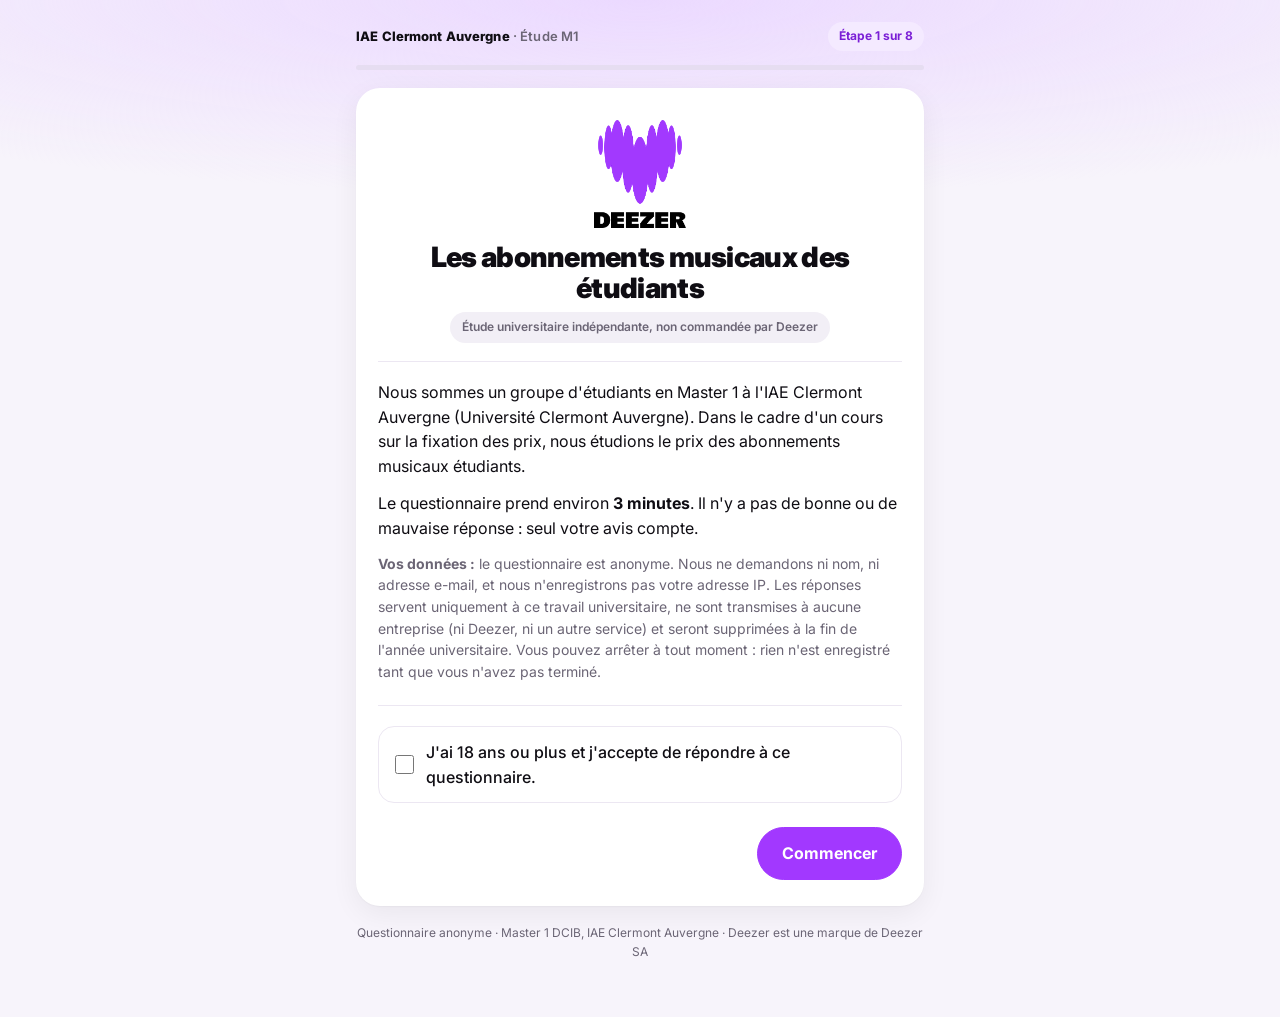
==== commit 9f688116: "Questionnaire : direction artistique Deezer" ====
--- a/questionnaire/index.html
+++ b/questionnaire/index.html
@@ -5,83 +5,124 @@
 <meta name="viewport" content="width=device-width, initial-scale=1">
 <meta name="robots" content="noindex">
 <title>Étude – abonnements musicaux étudiants</title>
+<link rel="preconnect" href="https://fonts.googleapis.com">
+<link rel="preconnect" href="https://fonts.gstatic.com" crossorigin>
+<link href="https://fonts.googleapis.com/css2?family=Inter:wght@400;500;600;700;800;900&display=swap" rel="stylesheet">
 <style>
+  /* DA inspirée de l'identité Deezer : violet #A238FF, noir, blanc, typographie grasse, boutons en pilule */
   :root{
-    --bg:#f6f5f2; --card:#ffffff; --ink:#1d1d1f; --muted:#5f6368; --line:#dedbd4;
-    --accent:#3b3a8f; --accent-ink:#ffffff; --soft:#eeedf7; --warn:#8a4b00; --warn-bg:#fff4e0;
-  }
-  @media (prefers-color-scheme: dark){
-    :root{ --bg:#141416; --card:#1f1f23; --ink:#ececf0; --muted:#a3a3ad; --line:#34343b;
-      --accent:#9d9cf0; --accent-ink:#141416; --soft:#2a2a40; --warn:#ffcf8a; --warn-bg:#3a2a12; }
+    color-scheme: light;
+    --purple:#A238FF; --purple-dark:#7B1FD6; --purple-soft:#F4EAFF; --purple-line:#DDBDFF;
+    --ink:#0F0D13; --muted:#6B6575; --line:#ECE7F2; --bg:#F7F4FB; --card:#FFFFFF;
+    --warn:#8A3B00; --warn-bg:#FFF1E2;
+    --radius:24px; --shadow:0 1px 2px rgba(15,13,19,.04), 0 8px 28px rgba(15,13,19,.06);
   }
   *{box-sizing:border-box}
-  body{margin:0;background:var(--bg);color:var(--ink);font:16px/1.5 system-ui,-apple-system,"Segoe UI",Roboto,sans-serif}
-  main{max-width:640px;margin:0 auto;padding:16px 16px 48px}
-  header{display:flex;justify-content:space-between;align-items:center;gap:12px;margin:8px 0 12px;color:var(--muted);font-size:14px}
-  .brand{display:flex;align-items:center;gap:8px}
-  .brand svg{width:22px;height:22px;flex:none}
-  .bar{height:6px;background:var(--line);border-radius:3px;overflow:hidden;margin-bottom:16px}
-  .bar>i{display:block;height:100%;width:0;background:var(--accent);transition:width .25s}
-  .card{background:var(--card);border:1px solid var(--line);border-radius:14px;padding:20px}
-  h1{font-size:22px;line-height:1.25;margin:0 0 12px}
-  h2{font-size:18px;margin:0 0 8px}
+  html{-webkit-text-size-adjust:100%}
+  body{margin:0;background:var(--bg);color:var(--ink);font:16px/1.55 "Inter",system-ui,-apple-system,"Segoe UI",Roboto,sans-serif;-webkit-font-smoothing:antialiased}
+  body::before{content:"";position:fixed;inset:0 0 auto 0;height:280px;background:radial-gradient(120% 100% at 50% 0%, #EBD9FF 0%, rgba(247,244,251,0) 70%);z-index:-1}
+  main{max-width:600px;margin:0 auto;padding:16px 16px 56px}
+  header{display:flex;justify-content:space-between;align-items:center;gap:12px;margin:6px 0 14px}
+  .brand{font-size:13px;font-weight:600;color:var(--muted);letter-spacing:.01em}
+  .brand b{color:var(--ink);font-weight:800}
+  #stepLabel{font-size:12px;font-weight:700;color:var(--purple-dark);background:var(--purple-soft);padding:5px 11px;border-radius:999px;white-space:nowrap}
+  #stepLabel:empty{display:none}
+  .bar{height:5px;background:#E6DDF1;border-radius:999px;overflow:hidden;margin-bottom:18px}
+  .bar>i{display:block;height:100%;width:0;background:linear-gradient(90deg,var(--purple),#C77DFF);border-radius:999px;transition:width .35s ease}
+  .card{background:var(--card);border-radius:var(--radius);padding:26px 22px;box-shadow:var(--shadow)}
+  h1{font-size:28px;line-height:1.12;font-weight:900;letter-spacing:-.025em;margin:0 0 14px}
+  h2{font-size:21px;line-height:1.2;font-weight:800;letter-spacing:-.02em;margin:0 0 10px}
   p{margin:0 0 12px}
   .muted{color:var(--muted);font-size:14px}
-  .q{margin:20px 0 0;padding-top:16px;border-top:1px solid var(--line)}
+  .q{margin:22px 0 0;padding-top:20px;border-top:1px solid var(--line)}
   .q:first-of-type{border-top:0;padding-top:0}
   .q[hidden]{display:none}
-  .q>.label{font-weight:600;display:block;margin-bottom:8px}
+  .q>.label{font-weight:700;display:block;margin-bottom:10px;line-height:1.4}
   .opts{display:grid;gap:8px}
-  .opt{display:flex;align-items:center;gap:10px;padding:10px 12px;border:1px solid var(--line);border-radius:10px;cursor:pointer}
-  .opt:has(input:checked){border-color:var(--accent);background:var(--soft)}
-  .opt input{accent-color:var(--accent);width:18px;height:18px;margin:0;flex:none}
-  .money{display:flex;align-items:center;gap:8px}
-  .money input{width:130px;font:inherit;padding:10px 12px;border:1px solid var(--line);border-radius:10px;background:var(--card);color:var(--ink)}
-  .offer{border:2px solid var(--accent);border-radius:14px;padding:18px;margin:12px 0}
-  .offer h2{font-size:20px}
-  .offer ul{margin:8px 0 0;padding-left:20px}
-  .offer li{margin:4px 0}
-  .ref{margin-top:14px;padding:10px 12px;border-radius:10px;background:var(--soft);font-weight:600}
-  .gg-box{margin:16px 0 4px;padding:22px 16px;border:1px solid var(--line);border-radius:14px;text-align:center}
-  .gg-price{font-size:34px;font-weight:700;line-height:1.1;margin:4px 0 2px}
-  .gg-q{margin:0 0 16px}
-  .gg-btns{display:flex;justify-content:center;gap:12px}
-  .gg-btns button{min-width:120px}
-  .gg-count{margin-top:12px}
+  .opt{display:flex;align-items:center;gap:12px;padding:13px 16px;border:1.5px solid var(--line);border-radius:16px;cursor:pointer;font-weight:500;transition:border-color .15s,background .15s}
+  .opt:hover{border-color:var(--purple-line)}
+  .opt:has(input:checked){border-color:var(--purple);background:var(--purple-soft)}
+  .opt input{accent-color:var(--purple);width:19px;height:19px;margin:0;flex:none}
+  .money{display:flex;align-items:center;gap:10px;font-weight:600;color:var(--muted)}
+  .money input{width:140px;font:inherit;font-weight:700;font-size:18px;color:var(--ink);padding:12px 16px;border:1.5px solid var(--line);border-radius:16px;background:var(--card);outline:none;transition:border-color .15s,box-shadow .15s}
+  .money input:focus{border-color:var(--purple);box-shadow:0 0 0 4px var(--purple-soft)}
+
+  /* Accueil */
+  .hero{text-align:center;padding:6px 0 18px;margin-bottom:18px;border-bottom:1px solid var(--line)}
+  .hero img{width:92px;height:auto;display:block;margin:0 auto 14px}
+  .hero h1{margin-bottom:8px}
+  .chip{display:inline-block;font-size:12px;font-weight:600;color:var(--muted);background:#F2EFF6;padding:6px 12px;border-radius:999px}
+
+  /* Carte de l'offre : fond noir, cœur violet */
+  .offer{background:var(--ink);color:#fff;border-radius:22px;padding:22px 20px;margin:14px 0 4px;position:relative;overflow:hidden}
+  .offer::after{content:"";position:absolute;right:-60px;top:-60px;width:200px;height:200px;border-radius:50%;background:radial-gradient(circle,rgba(162,56,255,.45),rgba(162,56,255,0) 70%)}
+  .offer-head{display:flex;align-items:center;gap:12px;margin-bottom:14px;position:relative;z-index:1}
+  .offer-head img{width:40px;height:auto;flex:none}
+  .offer-kicker{font-size:11px;font-weight:800;letter-spacing:.12em;color:#CDA2FF;text-transform:uppercase}
+  .offer h2{font-size:26px;font-weight:900;letter-spacing:-.025em;margin:0;color:#fff}
+  .offer ul{list-style:none;margin:0;padding:0;position:relative;z-index:1}
+  .offer li{display:flex;gap:10px;align-items:flex-start;margin:9px 0;font-weight:500}
+  .offer li::before{content:"";flex:none;width:20px;height:20px;margin-top:1px;border-radius:50%;background:var(--purple) url("data:image/svg+xml,%3Csvg xmlns='http://www.w3.org/2000/svg' viewBox='0 0 20 20'%3E%3Cpath d='M5.5 10.5l3 3 6-6.5' fill='none' stroke='white' stroke-width='2.2' stroke-linecap='round' stroke-linejoin='round'/%3E%3C/svg%3E") center/20px no-repeat}
+  .ref{position:relative;z-index:1;margin:16px 0 0;padding:12px 14px;border-radius:14px;background:rgba(255,255,255,.1);color:#fff;font-weight:600;font-size:15px}
+
+  /* Gabor-Granger : un prix à la fois */
+  .gg-box{margin:16px 0 4px;padding:26px 18px 20px;border-radius:22px;background:var(--purple-soft);text-align:center}
+  .gg-q{margin:0 0 10px;font-weight:600}
+  .gg-price{font-size:52px;font-weight:900;letter-spacing:-.03em;line-height:1;color:var(--purple-dark);margin:6px 0 4px;transition:transform .2s}
+  .gg-price.bump{transform:scale(1.06)}
+  .gg-btns{display:flex;justify-content:center;gap:12px;margin-top:16px}
+  .gg-btns button{min-width:130px}
+  .gg-count{margin:14px 0 0}
+
+  /* Likert */
   .likert{display:grid;grid-template-columns:repeat(5,1fr);gap:6px}
-  .likert label{display:flex;flex-direction:column;align-items:center;gap:6px;text-align:center;font-size:12px;color:var(--muted);padding:8px 2px;border:1px solid var(--line);border-radius:10px;cursor:pointer}
-  .likert label:has(input:checked){border-color:var(--accent);background:var(--soft);color:var(--ink)}
-  .likert input{accent-color:var(--accent);width:18px;height:18px;margin:0}
-  .nav{display:flex;justify-content:space-between;gap:12px;margin-top:20px}
-  button{font:inherit;font-weight:600;border-radius:10px;padding:12px 18px;cursor:pointer;border:1px solid var(--line);background:var(--card);color:var(--ink)}
-  button.primary{background:var(--accent);color:var(--accent-ink);border-color:var(--accent)}
+  .likert label{display:flex;flex-direction:column;align-items:center;gap:6px;text-align:center;font-size:12px;font-weight:500;color:var(--muted);padding:10px 3px;border:1.5px solid var(--line);border-radius:14px;cursor:pointer;line-height:1.25}
+  .likert label:has(input:checked){border-color:var(--purple);background:var(--purple-soft);color:var(--ink)}
+  .likert input{accent-color:var(--purple);width:18px;height:18px;margin:0}
+
+  /* Boutons en pilule */
+  .nav{display:flex;justify-content:space-between;align-items:center;gap:12px;margin-top:24px}
+  button{font:inherit;font-weight:700;border-radius:999px;padding:13px 24px;cursor:pointer;border:1.5px solid var(--ink);background:var(--card);color:var(--ink);transition:background .15s,transform .1s,border-color .15s}
+  button:hover{background:#F2EFF6}
+  button:active{transform:scale(.98)}
+  button.primary{background:var(--purple);color:#fff;border-color:var(--purple)}
+  button.primary:hover{background:var(--purple-dark);border-color:var(--purple-dark)}
   .nav button.primary{margin-left:auto}
   button:disabled{opacity:.5;cursor:default}
-  .err{display:none;margin-top:14px;padding:10px 12px;border-radius:10px;background:var(--warn-bg);color:var(--warn);font-size:14px}
+  button:focus-visible,.opt:focus-within{outline:3px solid var(--purple-line);outline-offset:2px}
+
+  .err{display:none;margin-top:16px;padding:11px 14px;border-radius:14px;background:var(--warn-bg);color:var(--warn);font-size:14px;font-weight:500}
   .err.on{display:block}
-  .demo{margin-bottom:12px;padding:8px 12px;border-radius:10px;background:var(--warn-bg);color:var(--warn);font-size:13px}
+  .demo{margin-bottom:12px;padding:8px 14px;border-radius:999px;background:var(--warn-bg);color:var(--warn);font-size:12px;font-weight:600;text-align:center}
+  .done{text-align:center}
+  .done img{width:56px;height:auto;margin:4px auto 14px;display:block}
   section[hidden]{display:none}
-  @media (max-width:420px){ .likert label{font-size:11px} }
+  footer{margin-top:18px;text-align:center;font-size:12px;color:var(--muted)}
+  @media (max-width:420px){
+    h1{font-size:25px} .card{padding:22px 18px} .likert label{font-size:11px;padding:8px 2px}
+    .gg-price{font-size:46px} .gg-btns button{min-width:0;flex:1}
+  }
 </style>
 </head>
 <body>
 <main>
   <div id="demo" class="demo" hidden></div>
   <header>
-    <span class="brand">
-      <svg viewBox="0 0 24 24" aria-hidden="true"><path fill="currentColor" d="M9 18.5a2.5 2.5 0 1 1-2-2.45V5.2l11-2.2v12.5a2.5 2.5 0 1 1-2-2.45V7.3l-7 1.4z"/></svg>
-      Étude – IAE Clermont Auvergne
-    </span>
+    <span class="brand"><b>IAE Clermont Auvergne</b> · Étude M1</span>
     <span id="stepLabel"></span>
   </header>
   <div class="bar"><i id="progress"></i></div>
 
   <!-- 1. ACCUEIL ET CONSENTEMENT -->
   <section class="card" data-step="accueil">
-    <h1>Les abonnements musicaux des étudiants</h1>
+    <div class="hero">
+      <img src="img/deezer-logo.png" alt="Logo Deezer" width="92">
+      <h1>Les abonnements musicaux des étudiants</h1>
+      <span class="chip">Étude universitaire indépendante, non commandée par Deezer</span>
+    </div>
     <p>Nous sommes un groupe d'étudiants en Master 1 à l'IAE Clermont Auvergne (Université Clermont Auvergne). Dans le cadre d'un cours sur la fixation des prix, nous étudions le prix des abonnements musicaux étudiants.</p>
     <p>Le questionnaire prend environ <strong>3 minutes</strong>. Il n'y a pas de bonne ou de mauvaise réponse : seul votre avis compte.</p>
-    <p class="muted"><strong>Vos données :</strong> le questionnaire est anonyme. Nous ne demandons ni nom, ni adresse e-mail, et nous n'enregistrons pas votre adresse IP. Les réponses servent uniquement à ce travail universitaire, ne sont pas transmises à une entreprise et seront supprimées à la fin de l'année universitaire. Vous pouvez arrêter à tout moment : rien n'est enregistré tant que vous n'avez pas terminé.</p>
+    <p class="muted"><strong>Vos données :</strong> le questionnaire est anonyme. Nous ne demandons ni nom, ni adresse e-mail, et nous n'enregistrons pas votre adresse IP. Les réponses servent uniquement à ce travail universitaire, ne sont transmises à aucune entreprise (ni Deezer, ni un autre service) et seront supprimées à la fin de l'année universitaire. Vous pouvez arrêter à tout moment : rien n'est enregistré tant que vous n'avez pas terminé.</p>
     <div class="q">
       <label class="opt"><input type="checkbox" id="consent"> J'ai 18 ans ou plus et j'accepte de répondre à ce questionnaire.</label>
     </div>
@@ -115,7 +156,10 @@
     <h2>L'offre étudiée</h2>
     <p>Lisez attentivement cette offre : les questions suivantes portent sur son <strong>prix par mois</strong>.</p>
     <div class="offer">
-      <h2>Deezer Étudiant</h2>
+      <div class="offer-head">
+        <img src="img/deezer-coeur.png" alt="" width="40">
+        <div><div class="offer-kicker">L'offre</div><h2>Deezer Étudiant</h2></div>
+      </div>
       <ul>
         <li>1 compte Premium, réservé aux étudiant·e·s de 18 à 25 ans</li>
         <li>Musique sans publicité, tous les titres au choix</li>
@@ -236,17 +280,19 @@
   </section>
 
   <!-- FIN -->
-  <section class="card" data-step="merci" hidden>
+  <section class="card done" data-step="merci" hidden>
+    <img src="img/deezer-coeur.png" alt="" width="56">
     <h1>Merci !</h1>
     <p id="merciMsg">Vos réponses ont bien été enregistrées. Merci pour votre aide.</p>
     <p class="muted">Vous pouvez fermer cette page. Si vous connaissez d'autres étudiant·e·s, n'hésitez pas à leur transmettre le lien.</p>
   </section>
 
-  <section class="card" data-step="hors_cible" hidden>
+  <section class="card done" data-step="hors_cible" hidden>
     <h1>Merci pour votre réponse</h1>
     <p>Cette étude s'adresse aux étudiant·e·s qui écoutent de la musique en streaming. Vous n'êtes donc pas concerné·e par la suite du questionnaire.</p>
     <p class="muted">Vous pouvez fermer cette page.</p>
   </section>
+  <footer>Questionnaire anonyme · Master 1 DCIB, IAE Clermont Auvergne · Deezer est une marque de Deezer SA</footer>
 </main>
 
 <script>
@@ -293,7 +339,10 @@
 let ggIdx = 0;          // prix actuellement affiché
 let ggAnswers = [];     // réponses réellement données (1 = oui, 0 = non), dans l'ordre d'affichage
 function ggRender(){
-  document.getElementById("ggPrice").textContent = fmt(prices[ggIdx]);
+  const el = document.getElementById("ggPrice");
+  el.textContent = fmt(prices[ggIdx]);
+  el.classList.remove("bump"); void el.offsetWidth; if (ggIdx > 0) el.classList.add("bump");
+  setTimeout(() => el.classList.remove("bump"), 200);
   document.getElementById("ggCount").textContent = `Prix ${ggIdx + 1} sur ${prices.length} au maximum`;
 }
 function ggReset(){ ggIdx = 0; ggAnswers = []; ggRender(); }
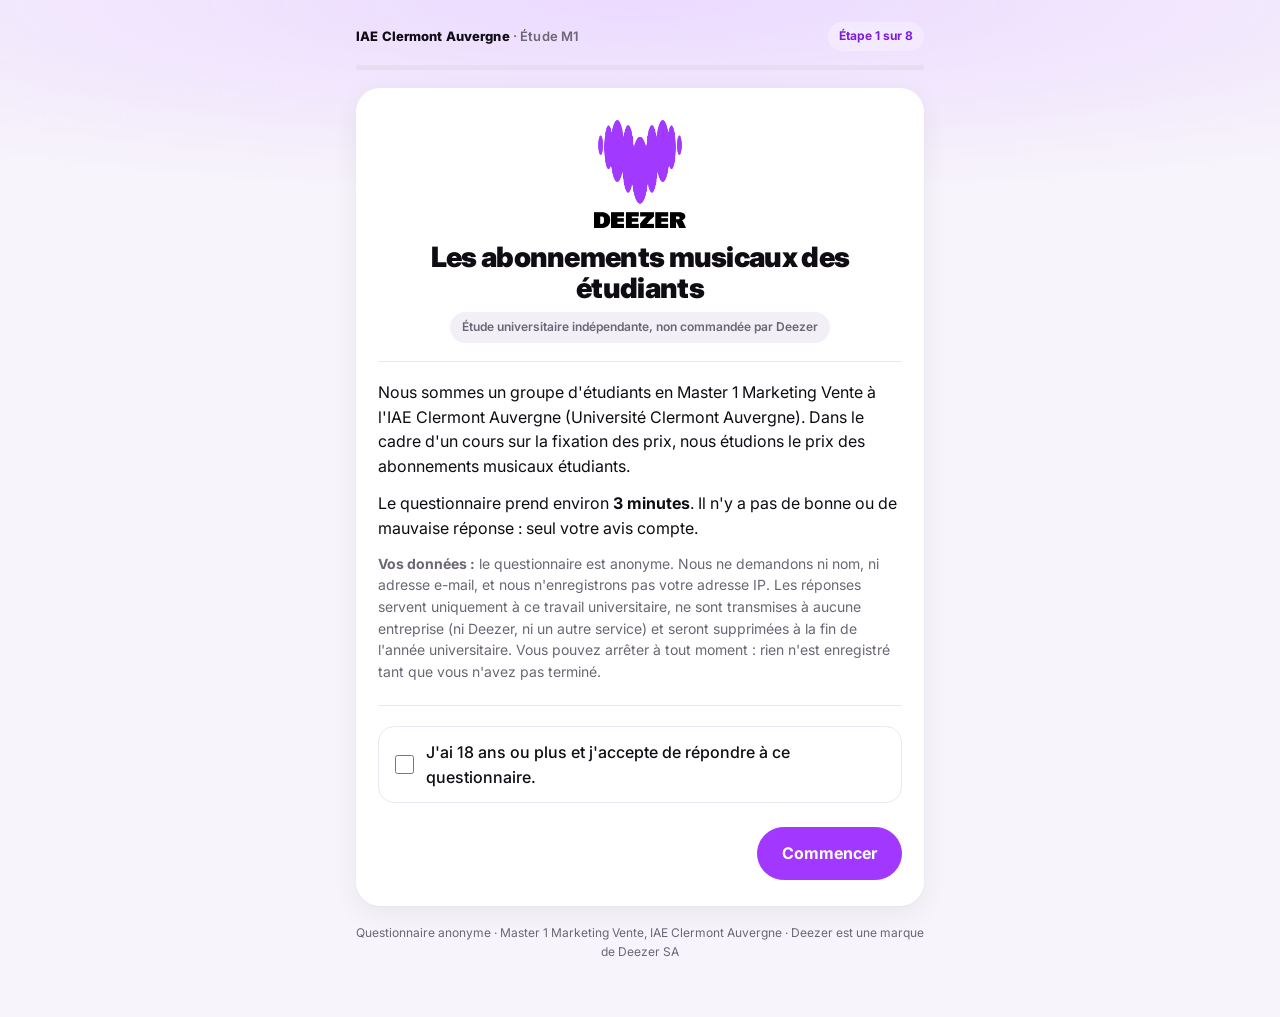
==== commit b45cd080: "Master 1 Marketing Vente" ====
--- a/questionnaire/index.html
+++ b/questionnaire/index.html
@@ -120,7 +120,7 @@
       <h1>Les abonnements musicaux des étudiants</h1>
       <span class="chip">Étude universitaire indépendante, non commandée par Deezer</span>
     </div>
-    <p>Nous sommes un groupe d'étudiants en Master 1 à l'IAE Clermont Auvergne (Université Clermont Auvergne). Dans le cadre d'un cours sur la fixation des prix, nous étudions le prix des abonnements musicaux étudiants.</p>
+    <p>Nous sommes un groupe d'étudiants en Master 1 Marketing Vente à l'IAE Clermont Auvergne (Université Clermont Auvergne). Dans le cadre d'un cours sur la fixation des prix, nous étudions le prix des abonnements musicaux étudiants.</p>
     <p>Le questionnaire prend environ <strong>3 minutes</strong>. Il n'y a pas de bonne ou de mauvaise réponse : seul votre avis compte.</p>
     <p class="muted"><strong>Vos données :</strong> le questionnaire est anonyme. Nous ne demandons ni nom, ni adresse e-mail, et nous n'enregistrons pas votre adresse IP. Les réponses servent uniquement à ce travail universitaire, ne sont transmises à aucune entreprise (ni Deezer, ni un autre service) et seront supprimées à la fin de l'année universitaire. Vous pouvez arrêter à tout moment : rien n'est enregistré tant que vous n'avez pas terminé.</p>
     <div class="q">
@@ -292,7 +292,7 @@
     <p>Cette étude s'adresse aux étudiant·e·s qui écoutent de la musique en streaming. Vous n'êtes donc pas concerné·e par la suite du questionnaire.</p>
     <p class="muted">Vous pouvez fermer cette page.</p>
   </section>
-  <footer>Questionnaire anonyme · Master 1 DCIB, IAE Clermont Auvergne · Deezer est une marque de Deezer SA</footer>
+  <footer>Questionnaire anonyme · Master 1 Marketing Vente, IAE Clermont Auvergne · Deezer est une marque de Deezer SA</footer>
 </main>
 
 <script>
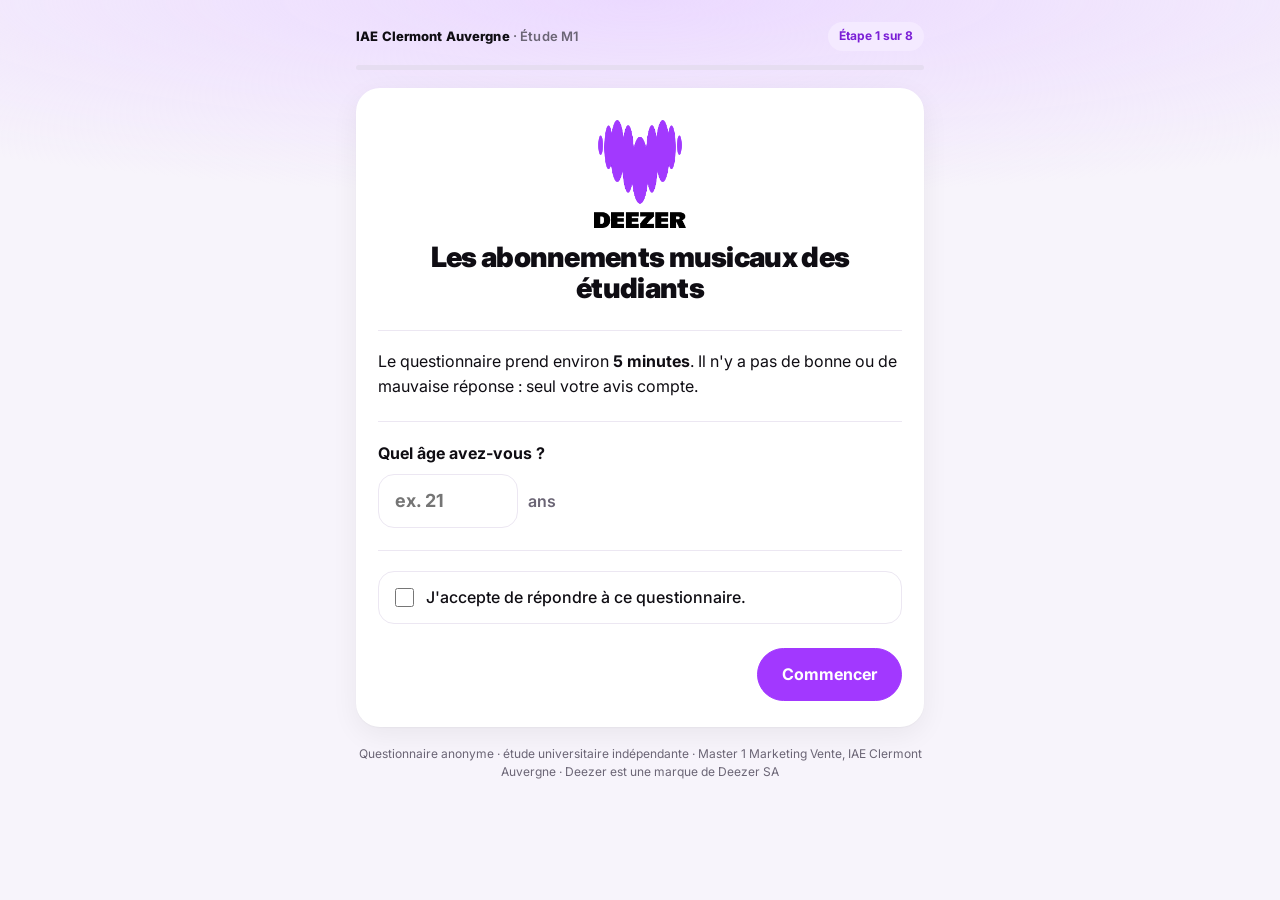
==== commit bd65b6ef: "Questionnaire v3 : retours du prof (age, Davis 1987, frequence)" ====
--- a/questionnaire/index.html
+++ b/questionnaire/index.html
@@ -102,6 +102,25 @@
     h1{font-size:25px} .card{padding:22px 18px} .likert label{font-size:11px;padding:8px 2px}
     .gg-price{font-size:46px} .gg-btns button{min-width:0;flex:1}
   }
+
+  /* Échelles de Likert à 7 points (Davis, 1987) */
+  .scale-intro{margin-bottom:6px}
+  .src{font-size:11.5px;color:var(--muted);margin:2px 0 4px;line-height:1.45}
+  .src a{color:var(--purple-dark)}
+  .item{margin:18px 0 0;padding-top:16px;border-top:1px solid var(--line)}
+  .item:first-of-type{border-top:0;padding-top:4px}
+  .item .label{font-weight:700;display:block;margin-bottom:10px;line-height:1.4}
+  .item .num{color:var(--purple-dark);margin-right:4px}
+  .l7{display:grid;grid-template-columns:repeat(7,1fr);gap:5px}
+  .l7 label{position:relative;display:flex;align-items:center;justify-content:center;height:42px;border:1.5px solid var(--line);border-radius:12px;cursor:pointer;font-weight:700;color:var(--muted);transition:border-color .15s,background .15s}
+  .l7 label:hover{border-color:var(--purple-line)}
+  .l7 input{position:absolute;opacity:0;width:1px;height:1px}
+  .l7 label:has(input:checked){border-color:var(--purple);background:var(--purple);color:#fff}
+  .l7 label:has(input:focus-visible){outline:3px solid var(--purple-line);outline-offset:2px}
+  .anchors{display:grid;grid-template-columns:1fr 1fr 1fr;font-size:11px;color:var(--muted);margin-top:5px;line-height:1.2}
+  .anchors span:nth-child(2){text-align:center}
+  .anchors span:nth-child(3){text-align:right}
+  .item.missing .l7 label{border-color:#F3B27A}
 </style>
 </head>
 <body>
@@ -113,20 +132,21 @@
   </header>
   <div class="bar"><i id="progress"></i></div>
 
-  <!-- 1. ACCUEIL ET CONSENTEMENT -->
+  <!-- 1. ACCUEIL, ÂGE ET CONSENTEMENT -->
   <section class="card" data-step="accueil">
     <div class="hero">
       <img src="img/deezer-logo.png" alt="Logo Deezer" width="92">
       <h1>Les abonnements musicaux des étudiants</h1>
-      <span class="chip">Étude universitaire indépendante, non commandée par Deezer</span>
-    </div>
-    <p>Nous sommes un groupe d'étudiants en Master 1 Marketing Vente à l'IAE Clermont Auvergne (Université Clermont Auvergne). Dans le cadre d'un cours sur la fixation des prix, nous étudions le prix des abonnements musicaux étudiants.</p>
-    <p>Le questionnaire prend environ <strong>3 minutes</strong>. Il n'y a pas de bonne ou de mauvaise réponse : seul votre avis compte.</p>
-    <p class="muted"><strong>Vos données :</strong> le questionnaire est anonyme. Nous ne demandons ni nom, ni adresse e-mail, et nous n'enregistrons pas votre adresse IP. Les réponses servent uniquement à ce travail universitaire, ne sont transmises à aucune entreprise (ni Deezer, ni un autre service) et seront supprimées à la fin de l'année universitaire. Vous pouvez arrêter à tout moment : rien n'est enregistré tant que vous n'avez pas terminé.</p>
-    <div class="q">
-      <label class="opt"><input type="checkbox" id="consent"> J'ai 18 ans ou plus et j'accepte de répondre à ce questionnaire.</label>
-    </div>
-    <div class="err" id="err-accueil">Merci de cocher la case pour commencer.</div>
+    </div>
+    <p>Le questionnaire prend environ <strong>5 minutes</strong>. Il n'y a pas de bonne ou de mauvaise réponse : seul votre avis compte.</p>
+    <div class="q">
+      <label class="label" for="age">Quel âge avez-vous ?</label>
+      <div class="money"><input id="age" inputmode="numeric" autocomplete="off" maxlength="2" placeholder="ex. 21"> ans</div>
+    </div>
+    <div class="q">
+      <label class="opt"><input type="checkbox" id="consent"> J'accepte de répondre à ce questionnaire.</label>
+    </div>
+    <div class="err" id="err-accueil">Merci d'indiquer votre âge en chiffres et de cocher la case pour commencer.</div>
     <div class="nav"><button class="primary" data-next>Commencer</button></div>
   </section>
 
@@ -151,7 +171,7 @@
     <div class="nav"><button data-prev>Précédent</button><button class="primary" data-next>Suivant</button></div>
   </section>
 
-  <!-- 3. L'OFFRE (VERSION A OU B) -->
+  <!-- 3. L'OFFRE (aucun prix affiché, ni Deezer ni concurrent, pour ne pas ancrer les réponses) -->
   <section class="card" data-step="offre" hidden>
     <h2>L'offre étudiée</h2>
     <p>Lisez attentivement cette offre : les questions suivantes portent sur son <strong>prix par mois</strong>.</p>
@@ -167,8 +187,6 @@
         <li>Son haute fidélité</li>
         <li>Sans engagement : résiliable à tout moment</li>
       </ul>
-      <!-- Seule différence entre A et B : ce paragraphe n'existe que dans la version B -->
-      <p class="ref" id="refSpotify" hidden>À titre de comparaison : chez Spotify, l'offre Étudiants équivalente coûte 7,07 € par mois.</p>
     </div>
     <div class="nav"><button data-prev>Précédent</button><button class="primary" data-next>Suivant</button></div>
   </section>
@@ -214,36 +232,29 @@
     <div class="nav"><button data-prev>Précédent</button></div>
   </section>
 
-  <!-- 6. MANIPULATION CHECK (vérifie que la variable manipulée – la référence Spotify – a bien été perçue) -->
-  <section class="card" data-step="manip" hidden>
-    <h2>Une question sur la présentation</h2>
-    <div class="q">
-      <span class="label">Dans la présentation de l'offre Deezer Étudiant, le prix d'un service concurrent était-il indiqué ?</span>
-      <div class="opts">
-        <label class="opt"><input type="radio" name="manip_check" value="oui"> Oui</label>
-        <label class="opt"><input type="radio" name="manip_check" value="non"> Non</label>
-        <label class="opt"><input type="radio" name="manip_check" value="ne_sait_plus"> Je ne m'en souviens pas</label>
-      </div>
-    </div>
-    <div class="err" id="err-manip">Merci de choisir une réponse.</div>
-    <div class="nav"><button class="primary" data-next>Suivant</button></div>
-  </section>
-
-  <!-- 7. PERCEPTION (Likert, optionnel) -->
-  <section class="card" data-step="perception" hidden>
-    <h2>Votre avis</h2>
-    <p class="muted">Facultatif : vous pouvez passer les phrases sur lesquelles vous n'avez pas d'avis.</p>
-    <div id="likertBox"></div>
+  <!-- 6. UTILITÉ PERÇUE – échelle de Davis (1987), 10 items, 7 points -->
+  <section class="card" data-step="pu" hidden>
+    <h2>Ce que l'offre vous apporterait</h2>
+    <p class="muted scale-intro">Pour chaque phrase, indiquez votre degré d'accord, de 1 (pas du tout d'accord) à 7 (tout à fait d'accord). Si vous n'utilisez pas Deezer, répondez en imaginant que vous l'utilisez.</p>
+    <p class="src">Échelle « utilité perçue » adaptée de Davis, F. D. (1987), <i>User Acceptance of Information Systems: The Technology Acceptance Model (TAM)</i>, Working Paper n° 529, University of Michigan. <a href="https://hdl.handle.net/2027.42/35547" target="_blank" rel="noopener">Consulter l'article</a></p>
+    <div id="box-pu"></div>
+    <div class="err" id="err-pu">Merci de répondre à chaque phrase.</div>
+    <div class="nav"><button data-prev>Précédent</button><button class="primary" data-next>Suivant</button></div>
+  </section>
+
+  <!-- 7. FACILITÉ D'UTILISATION PERÇUE – échelle de Davis (1987), 10 items, 7 points -->
+  <section class="card" data-step="peou" hidden>
+    <h2>La facilité d'utilisation</h2>
+    <p class="muted scale-intro">Même consigne : de 1 (pas du tout d'accord) à 7 (tout à fait d'accord).</p>
+    <p class="src">Échelle « facilité d'utilisation perçue » adaptée de Davis, F. D. (1987), <i>User Acceptance of Information Systems: The Technology Acceptance Model (TAM)</i>, Working Paper n° 529, University of Michigan. <a href="https://hdl.handle.net/2027.42/35547" target="_blank" rel="noopener">Consulter l'article</a></p>
+    <div id="box-peou"></div>
+    <div class="err" id="err-peou">Merci de répondre à chaque phrase.</div>
     <div class="nav"><button data-prev>Précédent</button><button class="primary" data-next>Suivant</button></div>
   </section>
 
   <!-- 8. PROFIL -->
   <section class="card" data-step="profil" hidden>
     <h2>Pour finir, quelques mots sur vous</h2>
-    <div class="q">
-      <label class="label" for="age">Quel âge avez-vous ?</label>
-      <div class="money"><input id="age" inputmode="numeric" autocomplete="off" maxlength="3" placeholder="ex. 21"> ans</div>
-    </div>
     <div class="q">
       <span class="label">Quel service de musique utilisez-vous le plus ?</span>
       <div class="opts">
@@ -256,6 +267,18 @@
       </div>
     </div>
     <div class="q">
+      <span class="label">En moyenne, à quelle fréquence utilisez-vous ce service ?</span>
+      <div class="opts">
+        <label class="opt"><input type="radio" name="frequence" value="1"> Je ne l'utilise pas</label>
+        <label class="opt"><input type="radio" name="frequence" value="2"> Moins d'une fois par semaine</label>
+        <label class="opt"><input type="radio" name="frequence" value="3"> Environ une fois par semaine</label>
+        <label class="opt"><input type="radio" name="frequence" value="4"> Plusieurs fois par semaine</label>
+        <label class="opt"><input type="radio" name="frequence" value="5"> Environ une fois par jour</label>
+        <label class="opt"><input type="radio" name="frequence" value="6"> Plusieurs fois par jour</label>
+      </div>
+      <p class="src" style="margin-top:8px">Échelle de fréquence d'usage reprise de Davis (1987), p. 19. <a href="https://hdl.handle.net/2027.42/35547" target="_blank" rel="noopener">Consulter l'article</a></p>
+    </div>
+    <div class="q">
       <span class="label">Avec quelle formule ?</span>
       <div class="opts">
         <label class="opt"><input type="radio" name="formule" value="gratuite"> Gratuite (avec publicité)</label>
@@ -275,7 +298,7 @@
         <label class="opt"><input type="radio" name="payeur" value="inclus"> Il est inclus dans un autre abonnement (box, forfait mobile…)</label>
       </div>
     </div>
-    <div class="err" id="err-profil">Merci de répondre à toutes les questions (âge en chiffres, entre 18 et 99 ans).</div>
+    <div class="err" id="err-profil">Merci de répondre à toutes les questions.</div>
     <div class="nav"><button data-prev>Précédent</button><button class="primary" data-next id="btnSend">Envoyer mes réponses</button></div>
   </section>
 
@@ -292,7 +315,14 @@
     <p>Cette étude s'adresse aux étudiant·e·s qui écoutent de la musique en streaming. Vous n'êtes donc pas concerné·e par la suite du questionnaire.</p>
     <p class="muted">Vous pouvez fermer cette page.</p>
   </section>
-  <footer>Questionnaire anonyme · Master 1 Marketing Vente, IAE Clermont Auvergne · Deezer est une marque de Deezer SA</footer>
+
+  <section class="card done" data-step="mineur" hidden>
+    <h1>Merci de votre intérêt</h1>
+    <p>Ce questionnaire est réservé aux personnes de 18 ans ou plus. Aucune réponse n'a été enregistrée.</p>
+    <p class="muted">Vous pouvez fermer cette page.</p>
+  </section>
+
+  <footer>Questionnaire anonyme · étude universitaire indépendante · Master 1 Marketing Vente, IAE Clermont Auvergne · Deezer est une marque de Deezer SA</footer>
 </main>
 
 <script>
@@ -303,7 +333,37 @@
   // Gabor-Granger séquentiel : prix proposés un par un, du plus bas au plus haut, arrêt au premier « Non ».
   // Deezer Étudiant 5,99 € ; plafond concurrentiel Spotify Étudiants 7,07 € (spotify.com/fr/premium, 20/10/2026).
   GG_PRICES: [4.99, 5.49, 5.99, 6.29, 6.49, 6.79, 7.07],
-  QUESTIONNAIRE_VERSION: "v2.0-etudiant-2026-10-20"
+  QUESTIONNAIRE_VERSION: "v3.0-2026-10-20"
+};
+
+/* Échelles de Davis (1987), annexe p. 32-33, adaptées à Deezer Étudiant.
+   Codage : 1 = pas du tout d'accord … 7 = tout à fait d'accord (sens inversé par rapport à l'article, plus courant en français).
+   inv = item formulé négativement dans l'article : à recoder (8 − score) avant de calculer le score et l'alpha de Cronbach. */
+const SCALES = {
+  pu: [
+    ["pu_01", "Utiliser Deezer Étudiant améliorerait la qualité de mes moments d'écoute musicale."],
+    ["pu_02", "Utiliser Deezer Étudiant me donnerait plus de contrôle sur ce que j'écoute."],
+    ["pu_03", "Deezer Étudiant me permettrait de trouver plus rapidement la musique que je veux écouter."],
+    ["pu_04", "Deezer Étudiant répondrait aux aspects essentiels de ma façon d'écouter de la musique."],
+    ["pu_05", "Utiliser Deezer Étudiant me ferait gagner du temps dans mon écoute de musique."],
+    ["pu_06", "Utiliser Deezer Étudiant améliorerait mon expérience d'écoute."],
+    ["pu_07", "Deezer Étudiant me permettrait d'écouter davantage de musique qu'aujourd'hui."],
+    ["pu_08", "Utiliser Deezer Étudiant rendrait mon écoute de musique plus efficace."],
+    ["pu_09", "Utiliser Deezer Étudiant me faciliterait l'écoute de musique au quotidien (révisions, trajets, sport…)."],
+    ["pu_10", "Globalement, je trouverais Deezer Étudiant utile dans ma vie de tous les jours."]
+  ],
+  peou: [
+    ["peou_01_inv", "Je trouverais l'application Deezer compliquée à utiliser."],
+    ["peou_02", "Apprendre à me servir de Deezer serait facile pour moi."],
+    ["peou_03_inv", "Utiliser Deezer serait souvent frustrant."],
+    ["peou_04", "Il me serait facile d'obtenir de Deezer ce que je veux (trouver un titre, créer une playlist…)."],
+    ["peou_05_inv", "L'application Deezer serait rigide et peu flexible à l'usage."],
+    ["peou_06", "Il me serait facile de me souvenir comment faire les actions courantes sur Deezer."],
+    ["peou_07_inv", "Utiliser Deezer me demanderait beaucoup d'effort de concentration."],
+    ["peou_08", "Mon utilisation de Deezer serait claire et compréhensible."],
+    ["peou_09_inv", "Il me faudrait beaucoup d'efforts pour bien maîtriser Deezer."],
+    ["peou_10", "Globalement, je trouverais Deezer facile à utiliser."]
+  ]
 };
 /* ========================================================== */
 
@@ -314,30 +374,37 @@
   set(k,v){ try { sessionStorage.setItem(k,v); } catch(e){} }
 };
 
-// Tirage au sort à l'ouverture du questionnaire (conservé si la page est rechargée)
-let version = store.get("dze_version");
-if (TEST && /^[AB]$/.test(params.get("v") || "")) version = params.get("v");
-if (!version) { version = Math.random() < 0.5 ? "A" : "B"; }
-store.set("dze_version", version);
-document.getElementById("refSpotify").hidden = (version !== "B");
-
-const rid = store.get("dze_id") || ((crypto.randomUUID && crypto.randomUUID()) || (Date.now().toString(36) + Math.random().toString(36).slice(2)));
-store.set("dze_id", rid);
+const rid = store.get("dz3_id") || ((crypto.randomUUID && crypto.randomUUID()) || (Date.now().toString(36) + Math.random().toString(36).slice(2)));
+store.set("dz3_id", rid);
 const t0 = Date.now();
 let tOffer = null;
 
 if (!CONFIG.ENDPOINT || TEST) {
   const d = document.getElementById("demo");
   d.hidden = false;
-  d.textContent = (TEST ? "Mode test" : "Mode démo (aucune adresse d'enregistrement configurée)") + " – version affichée : " + version + ".";
-}
+  d.textContent = TEST ? "Mode test : les réponses sont marquées test = 1" : "Mode démo (aucune adresse d'enregistrement configurée)";
+}
+
+// Construction des échelles à 7 points
+const ANCHORS = `<div class="anchors"><span>Pas du tout d'accord</span><span>Neutre</span><span>Tout à fait d'accord</span></div>`;
+Object.entries(SCALES).forEach(([sc, items]) => {
+  document.getElementById("box-" + sc).innerHTML = items.map(([k, txt], n) =>
+    `<div class="item" data-item="${k}"><span class="label"><span class="num">${n + 1}.</span>${txt}</span>` +
+    `<div class="l7" role="radiogroup">` +
+    [1,2,3,4,5,6,7].map(v => `<label><input type="radio" name="${k}" value="${v}" aria-label="${v} sur 7">${v}</label>`).join("") +
+    `</div>${ANCHORS}</div>`).join("");
+});
+document.addEventListener("change", e => {
+  const it = e.target.closest(".item");
+  if (it) it.classList.remove("missing");
+});
 
 // Gabor-Granger séquentiel
 const fmt = p => p.toFixed(2).replace(".", ",") + " €";
 const ggKey = p => "gg_" + p.toFixed(2).replace(".", "_");
 const prices = [...CONFIG.GG_PRICES].sort((a,b)=>a-b);
-let ggIdx = 0;          // prix actuellement affiché
-let ggAnswers = [];     // réponses réellement données (1 = oui, 0 = non), dans l'ordre d'affichage
+let ggIdx = 0;
+let ggAnswers = [];
 function ggRender(){
   const el = document.getElementById("ggPrice");
   el.textContent = fmt(prices[ggIdx]);
@@ -349,21 +416,10 @@
 function ggAnswer(yes){
   ggAnswers[ggIdx] = yes ? 1 : 0;
   if (yes && ggIdx < prices.length - 1) { ggIdx++; ggRender(); return; }
-  show(flow[flow.indexOf("gg") + 1]);   // « Non » ou dernier prix accepté : fin de la mesure
+  show(flow[flow.indexOf("gg") + 1]);
 }
 document.getElementById("ggOui").addEventListener("click", () => ggAnswer(true));
 document.getElementById("ggNon").addEventListener("click", () => ggAnswer(false));
-
-// Échelles de Likert (5 points, équilibrées) – centrées sur le prix et la valeur
-const LIKERT_ITEMS = [
-  ["lk_valeur", "Le prix de l'offre Deezer Étudiant est justifié par ce qu'elle apporte."],
-  ["lk_confiance", "Je ferais confiance à Deezer pour un abonnement sur la durée."]
-];
-const LIKERT_LABELS = ["Pas du tout d'accord","Plutôt pas d'accord","Ni d'accord ni pas d'accord","Plutôt d'accord","Tout à fait d'accord"];
-document.getElementById("likertBox").innerHTML = LIKERT_ITEMS.map(([k,txt]) =>
-  `<div class="q"><span class="label">${txt}</span><div class="likert">` +
-  LIKERT_LABELS.map((l,i)=>`<label><input type="radio" name="${k}" value="${i+1}">${l}</label>`).join("") +
-  `</div></div>`).join("");
 
 // Question « Qui paie » : seulement si la formule n'est pas gratuite
 const payeurBox = document.getElementById("qPayeur");
@@ -376,7 +432,7 @@
 
 // Navigation
 const steps = [...document.querySelectorAll("section[data-step]")];
-const flow = ["accueil","filtre","offre","vw","gg","manip","perception","profil"];
+const flow = ["accueil","filtre","offre","vw","gg","pu","peou","profil"];
 let cur = "accueil";
 function radio(n){ const el = document.querySelector(`input[name="${n}"]:checked`); return el ? el.value : ""; }
 const money = id => {
@@ -386,9 +442,9 @@
 };
 const ageVal = () => {
   const raw = document.getElementById("age").value.trim();
-  if (!/^\d{2}$/.test(raw)) return null;
+  if (!/^\d{1,2}$/.test(raw)) return null;
   const a = parseInt(raw, 10);
-  return (a >= 18 && a <= 99) ? a : null;
+  return (a >= 10 && a <= 99) ? a : null;
 };
 function show(name){
   steps.forEach(s => s.hidden = (s.dataset.step !== name));
@@ -401,15 +457,26 @@
   window.scrollTo(0,0);
 }
 function err(name, on){ const e = document.getElementById("err-" + name); if (e) e.classList.toggle("on", on); return !on; }
+function scaleOk(sc){
+  let first = null;
+  SCALES[sc].forEach(([k]) => {
+    const miss = !radio(k);
+    const it = document.querySelector(`.item[data-item="${k}"]`);
+    it.classList.toggle("missing", miss);
+    if (miss && !first) first = it;
+  });
+  if (first) first.scrollIntoView({ behavior: "smooth", block: "center" });
+  return err(sc, !!first);
+}
 
 const validate = {
-  accueil: () => err("accueil", !document.getElementById("consent").checked),
+  accueil: () => err("accueil", ageVal() === null || !document.getElementById("consent").checked),
   filtre:  () => err("filtre", !radio("f_etudiant") || !radio("f_streaming")),
   offre:   () => true,
   vw:      () => err("vw", ["vw_trop_bon_marche","vw_bon_marche","vw_cher","vw_trop_cher"].some(id => money(id) === null)),
-  manip:   () => err("manip", !radio("manip_check")),
-  perception: () => true,
-  profil:  () => err("profil", ageVal() === null || !radio("service") || !radio("formule") || (!payeurBox.hidden && !radio("payeur")))
+  pu:      () => scaleOk("pu"),
+  peou:    () => scaleOk("peou"),
+  profil:  () => err("profil", !radio("service") || !radio("frequence") || !radio("formule") || (!payeurBox.hidden && !radio("payeur")))
 };
 
 document.addEventListener("click", e => {
@@ -419,6 +486,7 @@
   if (b.hasAttribute("data-prev") && i > 0) { show(flow[i-1]); return; }
   if (!b.hasAttribute("data-next")) return;
   if (!validate[cur]()) return;
+  if (cur === "accueil" && ageVal() < 18) { show("mineur"); return; }   // moins de 18 ans : arrêt, rien n'est envoyé
   if (cur === "filtre") {
     const cible = radio("f_etudiant") === "oui" && radio("f_streaming") === "oui";
     if (!cible) { send("hors_cible"); show("hors_cible"); return; }
@@ -430,10 +498,10 @@
 function collect(statut){
   const d = {
     id_repondant: rid,
-    version: version,
     statut: statut,
     test: TEST ? 1 : 0,
     questionnaire: CONFIG.QUESTIONNAIRE_VERSION,
+    age: ageVal(),
     f_etudiant: radio("f_etudiant"),
     f_streaming: radio("f_streaming"),
     duree_totale_sec: Math.round((Date.now() - t0) / 1000),
@@ -442,19 +510,21 @@
   if (statut !== "complet") return d;
   const vw = ["vw_trop_bon_marche","vw_bon_marche","vw_cher","vw_trop_cher"];
   vw.forEach(id => d[id] = money(id));
-  // Indicateur de cohérence (calculé, les réponses brutes restent dans le fichier)
   d.vw_coherent = (d.vw_trop_bon_marche < d.vw_bon_marche && d.vw_bon_marche < d.vw_cher && d.vw_cher < d.vw_trop_cher) ? 1 : 0;
-  // Gabor-Granger séquentiel : 1 = oui, 0 = non (réponse donnée ou déduite : après un « Non », les prix plus élevés sont comptés « Non »)
+  // Gabor-Granger séquentiel : 1 = oui, 0 = non (après un « Non », les prix plus élevés sont comptés « Non »)
   const refus = ggAnswers.indexOf(0);
   prices.forEach((p, k) => d[ggKey(p)] = (refus === -1 || k < refus) ? 1 : 0);
   d.gg_prix_max_accepte = refus === 0 ? "" : prices[(refus === -1 ? prices.length : refus) - 1];
   d.gg_premier_refus = refus === -1 ? "" : prices[refus];
   d.gg_nb_prix_vus = ggAnswers.length;
-  d.manip_check = radio("manip_check");
-  d.manip_check_correct = ((version === "B" && d.manip_check === "oui") || (version === "A" && d.manip_check === "non")) ? 1 : 0;
-  LIKERT_ITEMS.forEach(([k]) => d[k] = radio(k) ? parseInt(radio(k), 10) : "");
-  d.age = ageVal();
+  // Échelles de Davis : réponses brutes (1 à 7) + scores moyens calculés après recodage des items inversés
+  Object.entries(SCALES).forEach(([sc, items]) => {
+    let sum = 0;
+    items.forEach(([k]) => { const v = parseInt(radio(k), 10); d[k] = v; sum += k.endsWith("_inv") ? 8 - v : v; });
+    d["score_" + sc] = Math.round(sum / items.length * 100) / 100;
+  });
   d.service = radio("service");
+  d.frequence = parseInt(radio("frequence"), 10);
   d.formule = radio("formule");
   d.payeur = d.formule === "gratuite" ? "sans_objet" : radio("payeur");
   return d;
@@ -462,12 +532,12 @@
 
 async function send(statut){
   const data = collect(statut);
-  if (store.get("dze_sent_" + statut)) return;          // évite les doublons en cas de double clic
+  if (store.get("dz3_sent_" + statut)) return;
   if (!CONFIG.ENDPOINT) { console.log("Réponse (mode démo, non envoyée) :", data); window.__lastPayload = data; return; }
   try {
     await fetch(CONFIG.ENDPOINT, { method: "POST", mode: "no-cors",
       headers: { "Content-Type": "text/plain;charset=utf-8" }, body: JSON.stringify(data) });
-    store.set("dze_sent_" + statut, "1");
+    store.set("dz3_sent_" + statut, "1");
   } catch (e) {
     document.getElementById("merciMsg").textContent = "Un problème de connexion a empêché l'envoi. Vérifiez votre connexion puis rechargez la page : désolé pour la gêne.";
   }
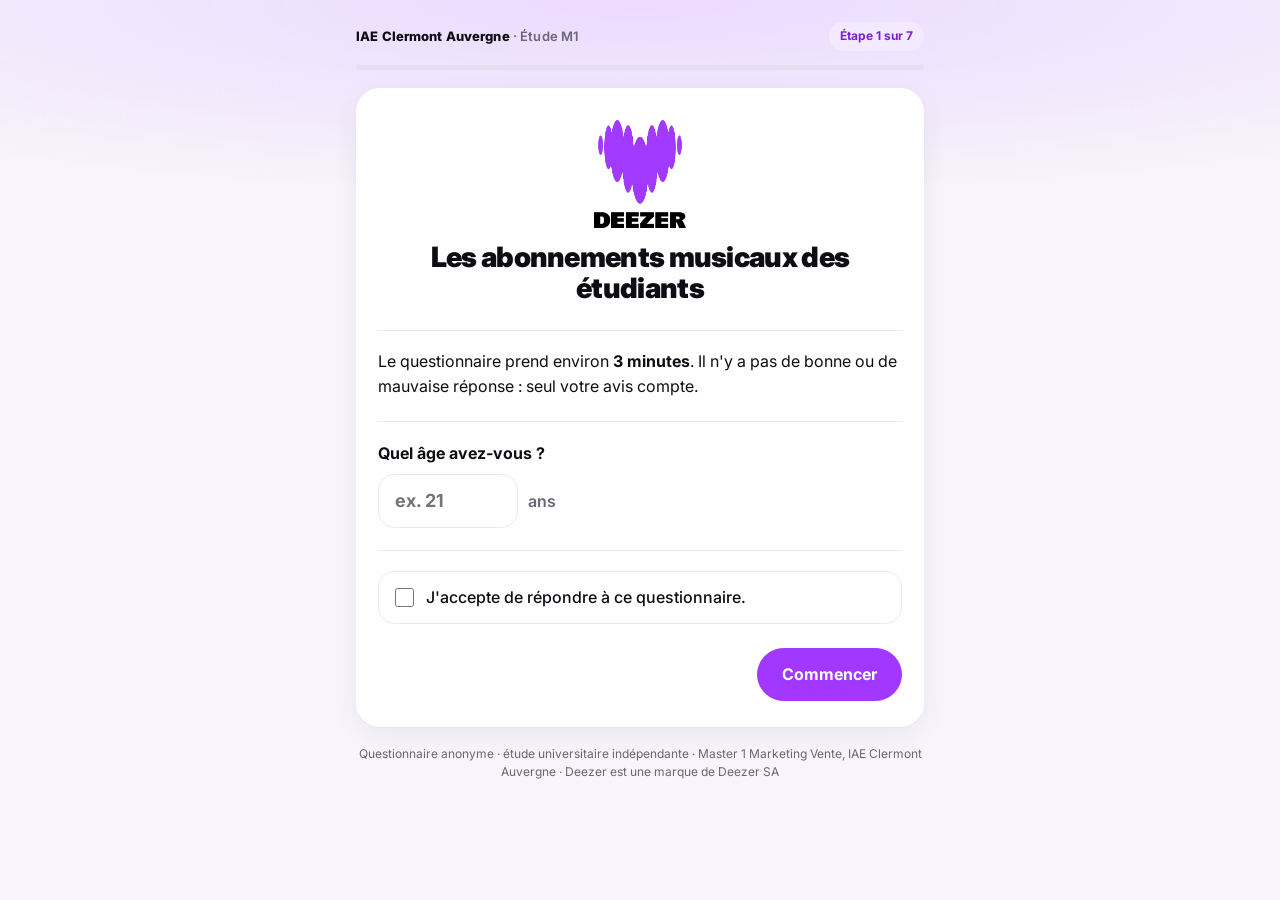
==== commit ab913cee: "Questionnaire v4 : echelle Barata et Coelho 2021, frequence simplifiee" ====
--- a/questionnaire/index.html
+++ b/questionnaire/index.html
@@ -103,7 +103,7 @@
     .gg-price{font-size:46px} .gg-btns button{min-width:0;flex:1}
   }
 
-  /* Échelles de Likert à 7 points (Davis, 1987) */
+  /* Échelles de Likert à 7 points (Barata et Coelho, 2021) */
   .scale-intro{margin-bottom:6px}
   .src{font-size:11.5px;color:var(--muted);margin:2px 0 4px;line-height:1.45}
   .src a{color:var(--purple-dark)}
@@ -138,7 +138,7 @@
       <img src="img/deezer-logo.png" alt="Logo Deezer" width="92">
       <h1>Les abonnements musicaux des étudiants</h1>
     </div>
-    <p>Le questionnaire prend environ <strong>5 minutes</strong>. Il n'y a pas de bonne ou de mauvaise réponse : seul votre avis compte.</p>
+    <p>Le questionnaire prend environ <strong>3 minutes</strong>. Il n'y a pas de bonne ou de mauvaise réponse : seul votre avis compte.</p>
     <div class="q">
       <label class="label" for="age">Quel âge avez-vous ?</label>
       <div class="money"><input id="age" inputmode="numeric" autocomplete="off" maxlength="2" placeholder="ex. 21"> ans</div>
@@ -232,27 +232,18 @@
     <div class="nav"><button data-prev>Précédent</button></div>
   </section>
 
-  <!-- 6. UTILITÉ PERÇUE – échelle de Davis (1987), 10 items, 7 points -->
-  <section class="card" data-step="pu" hidden>
-    <h2>Ce que l'offre vous apporterait</h2>
-    <p class="muted scale-intro">Pour chaque phrase, indiquez votre degré d'accord, de 1 (pas du tout d'accord) à 7 (tout à fait d'accord). Si vous n'utilisez pas Deezer, répondez en imaginant que vous l'utilisez.</p>
-    <p class="src">Échelle « utilité perçue » adaptée de Davis, F. D. (1987), <i>User Acceptance of Information Systems: The Technology Acceptance Model (TAM)</i>, Working Paper n° 529, University of Michigan. <a href="https://hdl.handle.net/2027.42/35547" target="_blank" rel="noopener">Consulter l'article</a></p>
-    <div id="box-pu"></div>
-    <div class="err" id="err-pu">Merci de répondre à chaque phrase.</div>
+  <!-- 6. VOTRE AVIS – échelles de Barata & Coelho (2021), 7 points -->
+  <section class="card" data-step="avis" hidden>
+    <h2>Votre avis sur l'offre et son prix</h2>
+    <p class="scale-intro">Aujourd'hui, l'offre Deezer Étudiant coûte <strong>5,99 € par mois</strong>.</p>
+    <p class="muted scale-intro">Pour chaque phrase, indiquez votre degré d'accord, de 1 (pas du tout d'accord) à 7 (tout à fait d'accord).</p>
+    <p class="src">Échelles « valeur perçue du prix » et « intention d'utilisation » adaptées de Barata, M. L. et Coelho, P. S. (2021), « Music streaming services: understanding the drivers of customer purchase and intention to recommend », <i>Heliyon</i>, 7(8), e07783. <a href="https://doi.org/10.1016/j.heliyon.2021.e07783" target="_blank" rel="noopener">Consulter l'article</a></p>
+    <div id="box-avis"></div>
+    <div class="err" id="err-avis">Merci de répondre à chaque phrase.</div>
     <div class="nav"><button data-prev>Précédent</button><button class="primary" data-next>Suivant</button></div>
   </section>
 
-  <!-- 7. FACILITÉ D'UTILISATION PERÇUE – échelle de Davis (1987), 10 items, 7 points -->
-  <section class="card" data-step="peou" hidden>
-    <h2>La facilité d'utilisation</h2>
-    <p class="muted scale-intro">Même consigne : de 1 (pas du tout d'accord) à 7 (tout à fait d'accord).</p>
-    <p class="src">Échelle « facilité d'utilisation perçue » adaptée de Davis, F. D. (1987), <i>User Acceptance of Information Systems: The Technology Acceptance Model (TAM)</i>, Working Paper n° 529, University of Michigan. <a href="https://hdl.handle.net/2027.42/35547" target="_blank" rel="noopener">Consulter l'article</a></p>
-    <div id="box-peou"></div>
-    <div class="err" id="err-peou">Merci de répondre à chaque phrase.</div>
-    <div class="nav"><button data-prev>Précédent</button><button class="primary" data-next>Suivant</button></div>
-  </section>
-
-  <!-- 8. PROFIL -->
+  <!-- 7. PROFIL -->
   <section class="card" data-step="profil" hidden>
     <h2>Pour finir, quelques mots sur vous</h2>
     <div class="q">
@@ -267,16 +258,13 @@
       </div>
     </div>
     <div class="q">
-      <span class="label">En moyenne, à quelle fréquence utilisez-vous ce service ?</span>
+      <span class="label">À quelle fréquence utilisez-vous ce service ?</span>
       <div class="opts">
-        <label class="opt"><input type="radio" name="frequence" value="1"> Je ne l'utilise pas</label>
-        <label class="opt"><input type="radio" name="frequence" value="2"> Moins d'une fois par semaine</label>
-        <label class="opt"><input type="radio" name="frequence" value="3"> Environ une fois par semaine</label>
-        <label class="opt"><input type="radio" name="frequence" value="4"> Plusieurs fois par semaine</label>
-        <label class="opt"><input type="radio" name="frequence" value="5"> Environ une fois par jour</label>
-        <label class="opt"><input type="radio" name="frequence" value="6"> Plusieurs fois par jour</label>
-      </div>
-      <p class="src" style="margin-top:8px">Échelle de fréquence d'usage reprise de Davis (1987), p. 19. <a href="https://hdl.handle.net/2027.42/35547" target="_blank" rel="noopener">Consulter l'article</a></p>
+        <label class="opt"><input type="radio" name="frequence" value="tous_les_jours"> Tous les jours ou presque</label>
+        <label class="opt"><input type="radio" name="frequence" value="plusieurs_fois_semaine"> Plusieurs fois par semaine</label>
+        <label class="opt"><input type="radio" name="frequence" value="une_fois_semaine"> Environ une fois par semaine</label>
+        <label class="opt"><input type="radio" name="frequence" value="moins_souvent"> Moins souvent</label>
+      </div>
     </div>
     <div class="q">
       <span class="label">Avec quelle formule ?</span>
@@ -333,36 +321,20 @@
   // Gabor-Granger séquentiel : prix proposés un par un, du plus bas au plus haut, arrêt au premier « Non ».
   // Deezer Étudiant 5,99 € ; plafond concurrentiel Spotify Étudiants 7,07 € (spotify.com/fr/premium, 20/10/2026).
   GG_PRICES: [4.99, 5.49, 5.99, 6.29, 6.49, 6.79, 7.07],
-  QUESTIONNAIRE_VERSION: "v3.0-2026-10-20"
+  QUESTIONNAIRE_VERSION: "v4.0-2026-10-20"
 };
 
-/* Échelles de Davis (1987), annexe p. 32-33, adaptées à Deezer Étudiant.
-   Codage : 1 = pas du tout d'accord … 7 = tout à fait d'accord (sens inversé par rapport à l'article, plus courant en français).
-   inv = item formulé négativement dans l'article : à recoder (8 − score) avant de calculer le score et l'alpha de Cronbach. */
+/* Échelles de Barata et Coelho (2021, Heliyon, tableau 1), elles-mêmes reprises de Venkatesh et al. (2012).
+   7 points : 1 = pas du tout d'accord … 7 = tout à fait d'accord (même format que l'article).
+   Valeur perceptuelle du prix (PV) : alpha = 0,962 dans l'article ; intention d'utilisation (BI). */
 const SCALES = {
-  pu: [
-    ["pu_01", "Utiliser Deezer Étudiant améliorerait la qualité de mes moments d'écoute musicale."],
-    ["pu_02", "Utiliser Deezer Étudiant me donnerait plus de contrôle sur ce que j'écoute."],
-    ["pu_03", "Deezer Étudiant me permettrait de trouver plus rapidement la musique que je veux écouter."],
-    ["pu_04", "Deezer Étudiant répondrait aux aspects essentiels de ma façon d'écouter de la musique."],
-    ["pu_05", "Utiliser Deezer Étudiant me ferait gagner du temps dans mon écoute de musique."],
-    ["pu_06", "Utiliser Deezer Étudiant améliorerait mon expérience d'écoute."],
-    ["pu_07", "Deezer Étudiant me permettrait d'écouter davantage de musique qu'aujourd'hui."],
-    ["pu_08", "Utiliser Deezer Étudiant rendrait mon écoute de musique plus efficace."],
-    ["pu_09", "Utiliser Deezer Étudiant me faciliterait l'écoute de musique au quotidien (révisions, trajets, sport…)."],
-    ["pu_10", "Globalement, je trouverais Deezer Étudiant utile dans ma vie de tous les jours."]
-  ],
-  peou: [
-    ["peou_01_inv", "Je trouverais l'application Deezer compliquée à utiliser."],
-    ["peou_02", "Apprendre à me servir de Deezer serait facile pour moi."],
-    ["peou_03_inv", "Utiliser Deezer serait souvent frustrant."],
-    ["peou_04", "Il me serait facile d'obtenir de Deezer ce que je veux (trouver un titre, créer une playlist…)."],
-    ["peou_05_inv", "L'application Deezer serait rigide et peu flexible à l'usage."],
-    ["peou_06", "Il me serait facile de me souvenir comment faire les actions courantes sur Deezer."],
-    ["peou_07_inv", "Utiliser Deezer me demanderait beaucoup d'effort de concentration."],
-    ["peou_08", "Mon utilisation de Deezer serait claire et compréhensible."],
-    ["peou_09_inv", "Il me faudrait beaucoup d'efforts pour bien maîtriser Deezer."],
-    ["peou_10", "Globalement, je trouverais Deezer facile à utiliser."]
+  avis: [
+    ["pv_1", "L'offre Deezer Étudiant est proposée à un prix raisonnable."],
+    ["pv_2", "L'offre Deezer Étudiant offre un bon rapport qualité-prix."],
+    ["pv_3", "Au prix actuel, l'offre Deezer Étudiant apporte une bonne valeur."],
+    ["bi_1", "J'ai l'intention d'utiliser (ou de continuer à utiliser) l'offre Deezer Étudiant à l'avenir."],
+    ["bi_2", "Je vais essayer d'utiliser l'offre Deezer Étudiant dans ma vie de tous les jours."],
+    ["bi_3", "Je prévois d'utiliser l'offre Deezer Étudiant dans un futur proche."]
   ]
 };
 /* ========================================================== */
@@ -374,8 +346,8 @@
   set(k,v){ try { sessionStorage.setItem(k,v); } catch(e){} }
 };
 
-const rid = store.get("dz3_id") || ((crypto.randomUUID && crypto.randomUUID()) || (Date.now().toString(36) + Math.random().toString(36).slice(2)));
-store.set("dz3_id", rid);
+const rid = store.get("dz4_id") || ((crypto.randomUUID && crypto.randomUUID()) || (Date.now().toString(36) + Math.random().toString(36).slice(2)));
+store.set("dz4_id", rid);
 const t0 = Date.now();
 let tOffer = null;
 
@@ -396,7 +368,10 @@
 });
 document.addEventListener("change", e => {
   const it = e.target.closest(".item");
-  if (it) it.classList.remove("missing");
+  if (!it) return;
+  it.classList.remove("missing");
+  const sec = it.closest("section");
+  if (!sec.querySelector(".item.missing")) sec.querySelector(".err")?.classList.remove("on");
 });
 
 // Gabor-Granger séquentiel
@@ -432,7 +407,7 @@
 
 // Navigation
 const steps = [...document.querySelectorAll("section[data-step]")];
-const flow = ["accueil","filtre","offre","vw","gg","pu","peou","profil"];
+const flow = ["accueil","filtre","offre","vw","gg","avis","profil"];
 let cur = "accueil";
 function radio(n){ const el = document.querySelector(`input[name="${n}"]:checked`); return el ? el.value : ""; }
 const money = id => {
@@ -474,8 +449,7 @@
   filtre:  () => err("filtre", !radio("f_etudiant") || !radio("f_streaming")),
   offre:   () => true,
   vw:      () => err("vw", ["vw_trop_bon_marche","vw_bon_marche","vw_cher","vw_trop_cher"].some(id => money(id) === null)),
-  pu:      () => scaleOk("pu"),
-  peou:    () => scaleOk("peou"),
+  avis:    () => scaleOk("avis"),
   profil:  () => err("profil", !radio("service") || !radio("frequence") || !radio("formule") || (!payeurBox.hidden && !radio("payeur")))
 };
 
@@ -517,14 +491,13 @@
   d.gg_prix_max_accepte = refus === 0 ? "" : prices[(refus === -1 ? prices.length : refus) - 1];
   d.gg_premier_refus = refus === -1 ? "" : prices[refus];
   d.gg_nb_prix_vus = ggAnswers.length;
-  // Échelles de Davis : réponses brutes (1 à 7) + scores moyens calculés après recodage des items inversés
-  Object.entries(SCALES).forEach(([sc, items]) => {
-    let sum = 0;
-    items.forEach(([k]) => { const v = parseInt(radio(k), 10); d[k] = v; sum += k.endsWith("_inv") ? 8 - v : v; });
-    d["score_" + sc] = Math.round(sum / items.length * 100) / 100;
-  });
+  // Échelles de Barata et Coelho (2021) : réponses brutes (1 à 7) + score moyen par construit
+  const avg = ks => Math.round(ks.reduce((t,k) => t + d[k], 0) / ks.length * 100) / 100;
+  SCALES.avis.forEach(([k]) => d[k] = parseInt(radio(k), 10));
+  d.score_pv = avg(["pv_1","pv_2","pv_3"]);
+  d.score_bi = avg(["bi_1","bi_2","bi_3"]);
   d.service = radio("service");
-  d.frequence = parseInt(radio("frequence"), 10);
+  d.frequence = radio("frequence");
   d.formule = radio("formule");
   d.payeur = d.formule === "gratuite" ? "sans_objet" : radio("payeur");
   return d;
@@ -532,12 +505,12 @@
 
 async function send(statut){
   const data = collect(statut);
-  if (store.get("dz3_sent_" + statut)) return;
+  if (store.get("dz4_sent_" + statut)) return;
   if (!CONFIG.ENDPOINT) { console.log("Réponse (mode démo, non envoyée) :", data); window.__lastPayload = data; return; }
   try {
     await fetch(CONFIG.ENDPOINT, { method: "POST", mode: "no-cors",
       headers: { "Content-Type": "text/plain;charset=utf-8" }, body: JSON.stringify(data) });
-    store.set("dz3_sent_" + statut, "1");
+    store.set("dz4_sent_" + statut, "1");
   } catch (e) {
     document.getElementById("merciMsg").textContent = "Un problème de connexion a empêché l'envoi. Vérifiez votre connexion puis rechargez la page : désolé pour la gêne.";
   }
